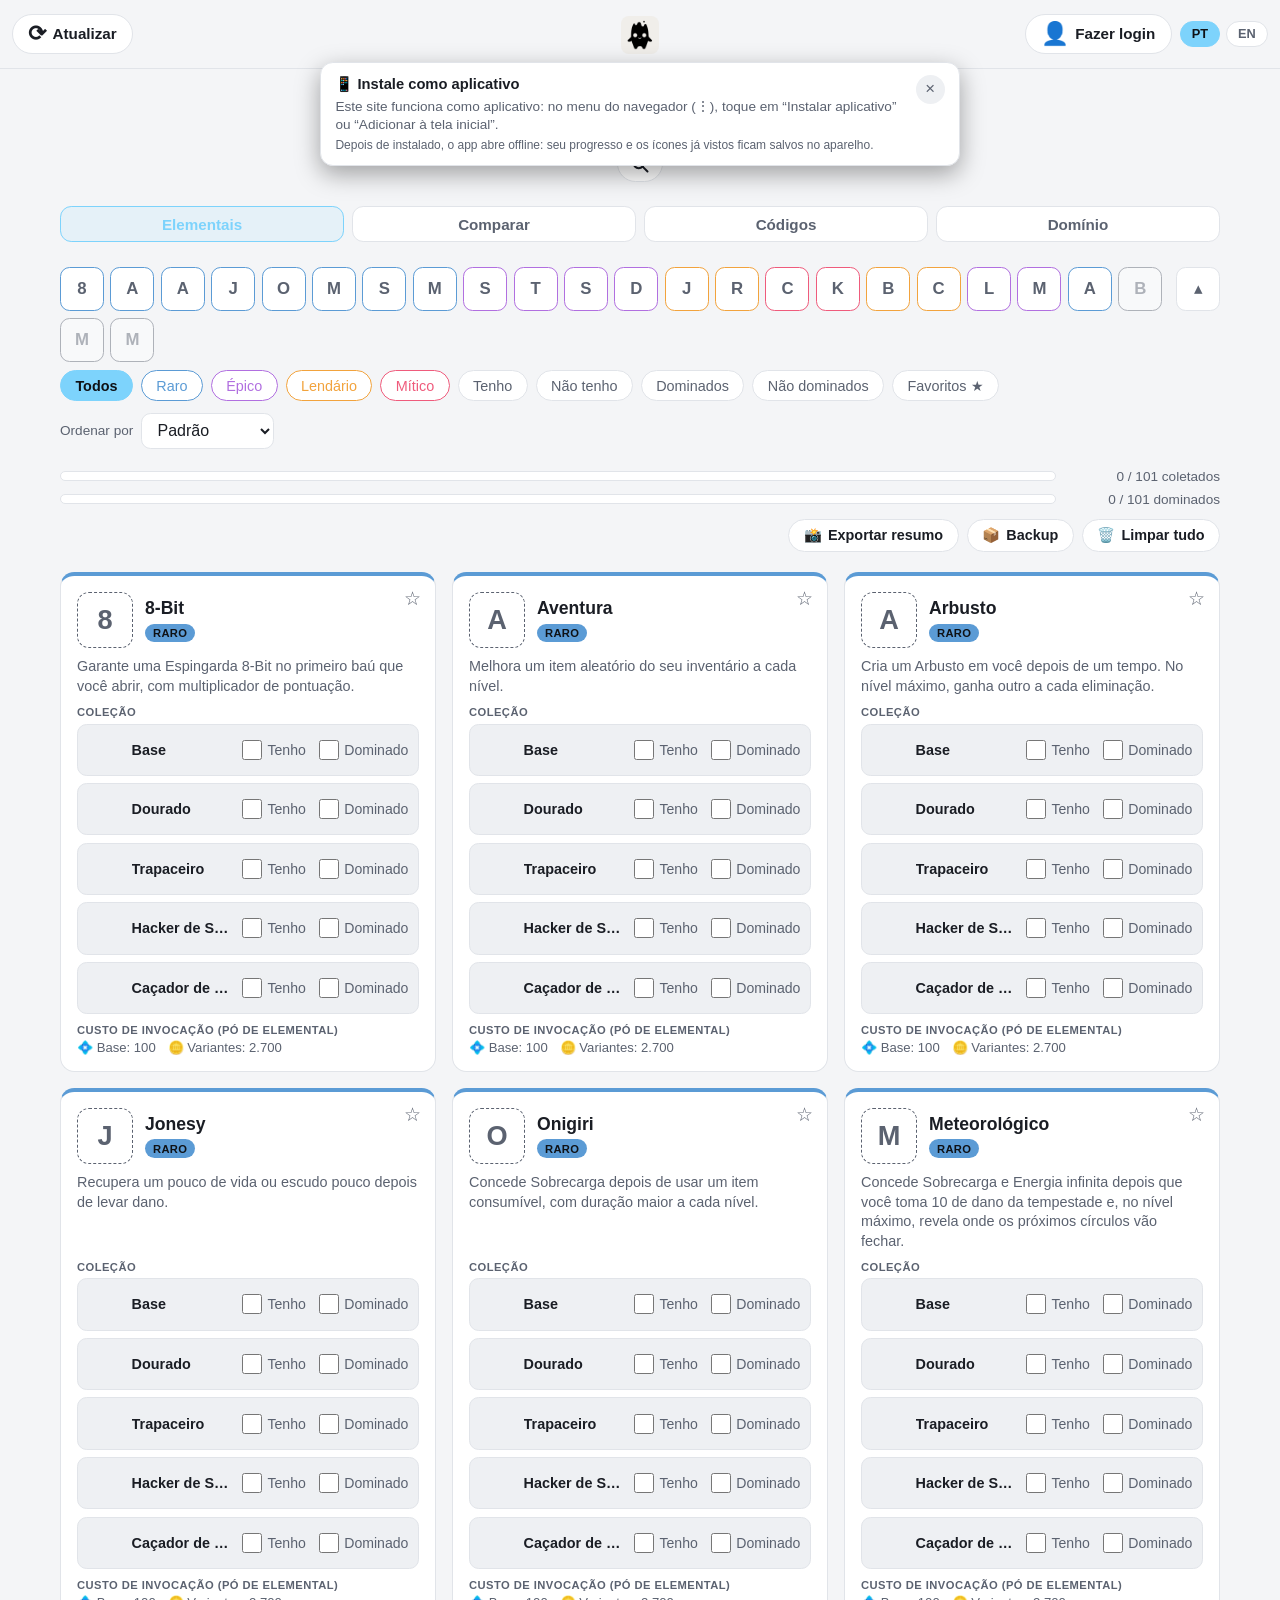
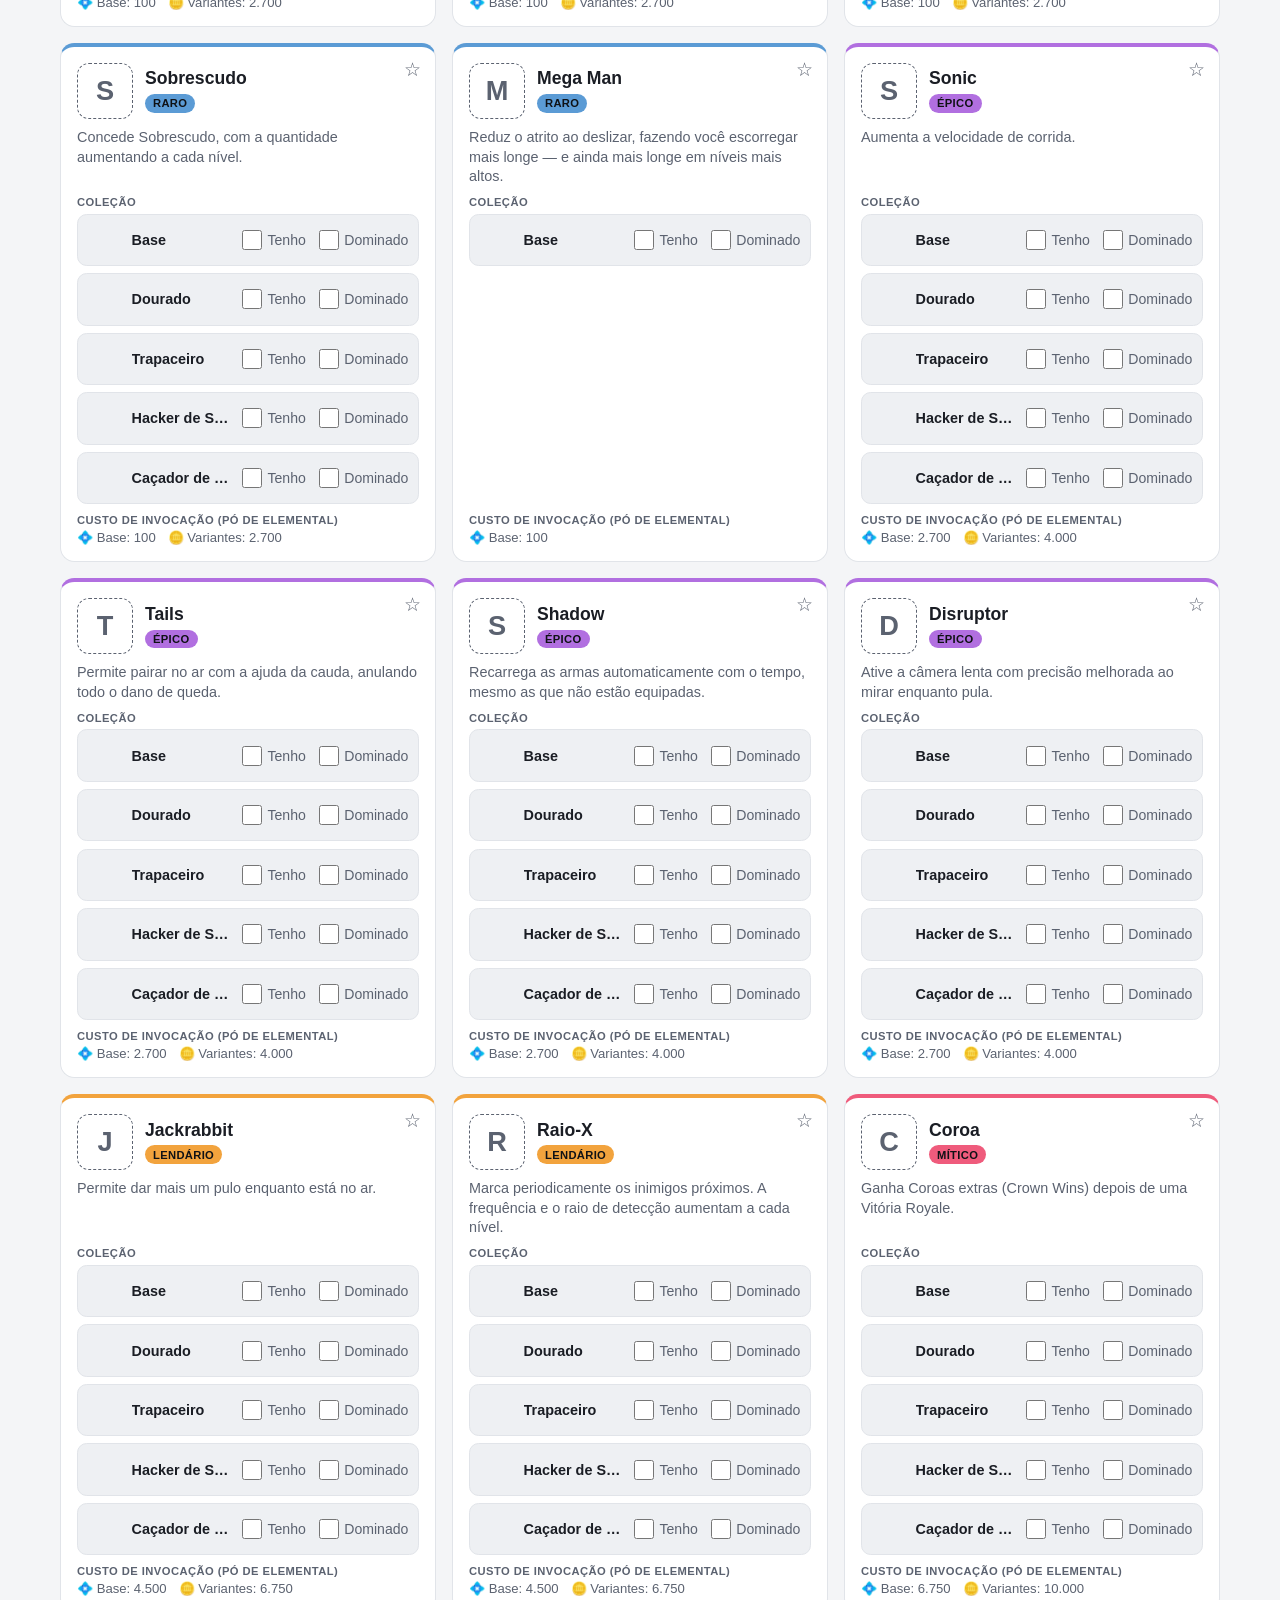
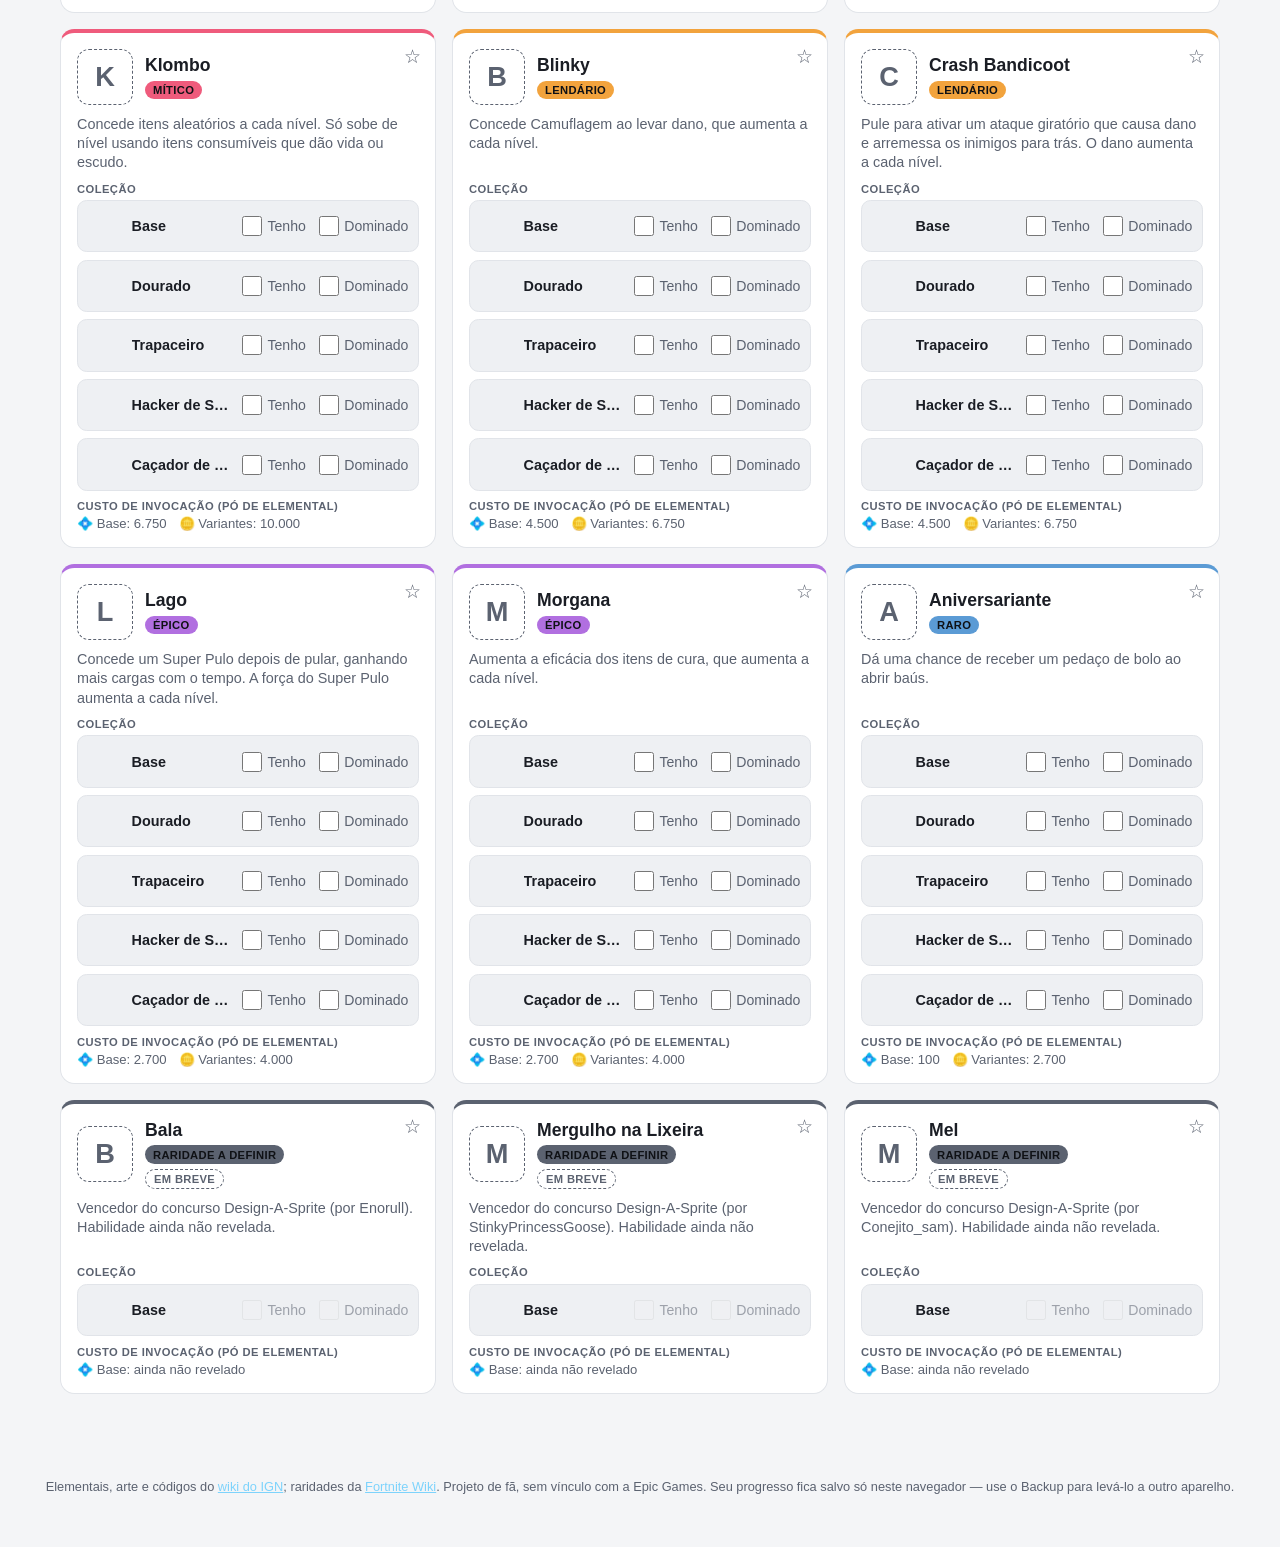
==== staging/index.html @ 9fb13550 "Deploy staging preview (454050ec3efe9a0204b593de90ecc9602e0ffcb5)" ====
<!DOCTYPE html>
<html lang="pt-BR">
<head>
  <meta charset="UTF-8" />
  <meta name="viewport" content="width=device-width, initial-scale=1.0, viewport-fit=cover" />
  <meta name="theme-color" content="#0f1115" id="theme-color-meta" />
  <!-- Aplica o tema salvo antes do CSS pintar a página, para não piscar o
       tema padrão ao abrir. A lista de temas válidos é THEMES, no app.js. -->
  <script>
    try {
      var savedTheme = localStorage.getItem("fortnite-sprites-theme");
      if (/^(dark|light|storm|legendary|mythic|jungle)$/.test(savedTheme)) {
        document.documentElement.setAttribute("data-theme", savedTheme);
      }
    } catch (e) {}
  </script>
  <title>Fortnite Sprites Locker</title>
  <link rel="stylesheet" href="styles.css" />
  <link rel="manifest" href="manifest.webmanifest" />
  <link rel="icon" type="image/png" href="icon-192.png" />
  <link rel="apple-touch-icon" href="icon-apple.png" />
  <meta name="apple-mobile-web-app-capable" content="yes" />
  <meta name="apple-mobile-web-app-status-bar-style" content="black-translucent" />
  <meta name="apple-mobile-web-app-title" content="Sprites Locker" />
</head>
<body>
  <div class="install-toast" id="install-box" hidden>
    <div class="install-toast-text">
      <strong id="install-title"></strong>
      <span id="install-text"></span>
      <span class="install-offline" id="install-offline"></span>
    </div>
    <button class="install-btn" id="install-btn" type="button" hidden></button>
    <button class="modal-close-x" id="install-close" type="button" aria-label="×">×</button>
  </div>

  <div class="welcome-toast" id="welcome-toast">
    <span id="welcome-toast-text"></span>
  </div>

  <!-- Aviso com "Desfazer" depois de marcar/desmarcar ou limpar a coleção.
       Mesmo esquema do welcome-toast: sempre no DOM, alterna só .visible. -->
  <div class="undo-toast" id="undo-toast" role="status">
    <span id="undo-toast-text"></span>
    <button class="undo-btn" id="undo-btn" type="button"></button>
  </div>

  <div class="app-header">
    <div class="app-header-row">
      <!-- O rótulo já vem preenchido para não depender do JavaScript. -->
      <button class="refresh-btn" id="refresh-btn" type="button" title="Atualizar">
        <span aria-hidden="true">⟳</span><span id="refresh-label">Atualizar</span>
      </button>
      <img class="header-icon" src="icon-192.png" alt="Fortnite Sprites Locker"
           width="38" height="38" />
      <div class="header-right">
        <button class="refresh-btn account-btn" id="account-btn" type="button" title="Conta">
          <span class="account-icon" id="account-icon" aria-hidden="true">👤</span><span id="account-label">Fazer login</span>
        </button>
        <div class="lang-switch" id="lang-switch">
          <button class="lang-btn" data-lang="pt">PT</button>
          <button class="lang-btn" data-lang="en">EN</button>
        </div>
      </div>
    </div>
    <!-- Fica dentro do cabeçalho fixo, então acompanha a rolagem. -->
    <div class="search-bar" id="search-bar" hidden>
      <input class="sprite-search" id="sprite-search" type="search"
             autocomplete="off" enterkeyhint="search" />
    </div>
  </div>

  <header class="topbar">
    <h1 id="app-title"></h1>
    <p class="subtitle" id="app-subtitle"></p>
    <!-- Só aparece logado (cloud-sync.js) — atalho pro código de amigo sem
         precisar abrir o modal de Comparar. -->
    <div class="topbar-tools">
      <div class="friend-code-banner" id="friend-code-banner" hidden>
        <span id="friend-code-banner-label"></span>
        <strong id="friend-code-banner-value"></strong>
        <button class="export-copy" id="friend-code-banner-copy" type="button"></button>
      </div>
      <!-- Abre/fecha a barra de busca de Sprites (fica no cabeçalho fixo). -->
      <button class="refresh-btn search-btn" id="search-btn" type="button"
              aria-expanded="false" aria-controls="search-bar">
        <svg class="search-icon" aria-hidden="true" viewBox="0 0 24 24" width="20" height="20"
             fill="none" stroke="currentColor" stroke-width="2.4" stroke-linecap="round">
          <circle cx="10.5" cy="10.5" r="6.5" />
          <path d="M15.5 15.5 21 21" />
        </svg>
      </button>
    </div>
  </header>

  <main class="container">
    <!-- Alterna entre a coleção de Sprites e a lista de códigos do lobby. -->
    <div class="view-tabs" id="view-tabs" role="tablist">
      <button class="view-tab active" type="button" data-view="sprites" role="tab"></button>
      <button class="view-tab" type="button" data-view="friends" role="tab"></button>
      <button class="view-tab" type="button" data-view="codes" role="tab"></button>
      <button class="view-tab" type="button" data-view="mastery" role="tab"></button>
    </div>

    <div id="view-sprites">
    <!-- Menu de navegação rápida: um ícone por Elemental; clicar rola até o
         card. Fica grudado abaixo do cabeçalho enquanto a página rola.
         Recolhido é uma linha rolável; o botão expande em várias linhas. -->
    <nav class="sprite-nav" id="sprite-nav">
      <div class="sprite-nav-icons" id="sprite-nav-icons"></div>
      <button class="sprite-nav-toggle" id="sprite-nav-toggle" type="button">▾</button>
    </nav>

    <section class="controls">
      <div class="filter-tabs" id="filter-tabs">
        <button class="filter-tab active" data-rarity="all"></button>
        <button class="filter-tab" data-rarity="Rare"></button>
        <button class="filter-tab" data-rarity="Epic"></button>
        <button class="filter-tab" data-rarity="Legendary"></button>
        <button class="filter-tab" data-rarity="Mythic"></button>
        <button class="filter-tab" data-rarity="owned"></button>
        <button class="filter-tab" data-rarity="not-owned"></button>
        <button class="filter-tab" data-rarity="mastered"></button>
        <button class="filter-tab" data-rarity="not-mastered"></button>
        <button class="filter-tab" data-rarity="favorites"></button>
      </div>

      <div class="sort-row">
        <label class="sort-label" id="sort-label" for="sort-select"></label>
        <select class="sort-select" id="sort-select">
          <option value="default"></option>
          <option value="rarity"></option>
          <option value="alpha"></option>
        </select>
      </div>
    </section>

    <section class="progress">
      <div class="progress-row">
        <div class="progress-bar" id="progress-bar-owned"></div>
        <span class="progress-label" id="progress-label-owned"></span>
      </div>
      <div class="progress-row">
        <div class="progress-bar" id="progress-bar-mastered"></div>
        <span class="progress-label" id="progress-label-mastered"></span>
      </div>
      <div class="progress-actions">
        <!-- Baixa um PNG com o resumo da coleção (tenho/dominado). -->
        <button class="export-btn" id="export-btn" type="button">
          <span aria-hidden="true">📸</span><span id="export-label"></span>
        </button>
        <!-- Backup completo da coleção, para levar de um aparelho a outro. -->
        <button class="export-btn" id="backup-btn" type="button">
          <span aria-hidden="true">📦</span><span id="backup-label"></span>
        </button>
        <!-- Zera tenho/dominado/favoritos de todos os Sprites de uma vez. -->
        <button class="export-btn" id="clear-btn" type="button">
          <span aria-hidden="true">🗑️</span><span id="clear-label"></span>
        </button>
      </div>

      <!-- Confirmação inline antes de apagar tudo (mesmo padrão do "Remover
           amigo" do cloud-sync.js: sem modal, um segundo clique confirma). -->
      <div class="backup-confirm" id="clear-confirm" hidden>
        <p id="clear-confirm-text"></p>
        <div class="backup-confirm-actions">
          <button class="export-copy backup-danger" id="clear-confirm-btn" type="button"></button>
          <button class="export-close" id="clear-cancel-btn" type="button"></button>
        </div>
      </div>
    </section>

    <section id="elemental-grid" class="elemental-grid"></section>

    <p id="empty-state" class="empty-state" hidden></p>
    </div>

    <!-- Aba "Comparar": link/código de sempre (sem conta) e a
         seção de amigos via conta (cloud-sync.js, opcional). -->
    <div id="view-friends" hidden>
      <!-- Caminho de antes de existir conta: gerar/colar um link continua
           funcionando, mas fica fechado por padrão — secundário agora que dá
           pra comparar direto pela conta (seção de Amigos, mais abaixo). -->
      <div class="accordion">
        <button class="accordion-toggle" id="share-link-toggle" type="button"
                aria-expanded="false" aria-controls="share-link-panel"></button>
        <div class="accordion-panel" id="share-link-panel" hidden>
          <div class="share-section">
            <label class="share-field-label" id="share-link-label" for="share-link-input"></label>
            <div class="share-field-row">
              <input class="share-input" id="share-link-input" type="text" readonly />
              <button class="export-copy" id="share-copy-btn" type="button"></button>
            </div>
          </div>
          <div class="share-section">
            <label class="share-field-label" id="share-paste-label" for="share-paste-input"></label>
            <div class="share-field-row">
              <input class="share-input" id="share-paste-input" type="text" />
              <button class="export-copy" id="share-paste-btn" type="button"></button>
            </div>
            <p class="share-error" id="share-paste-error" hidden></p>
          </div>
        </div>
      </div>

      <!-- Comparação ao vivo com amigos, via conta (cloud-sync.js). Fica
           escondido até o cloud-sync.js confirmar que há uma sessão ativa. -->
      <div class="share-section" id="friends-section" hidden>
        <h3 id="friends-section-title"></h3>
        <p class="share-field-label" id="friends-intro"></p>

        <label class="share-field-label" id="friend-add-label" for="friend-add-input"></label>
        <div class="share-field-row">
          <input class="share-input" id="friend-add-input" type="text" />
          <button class="export-copy" id="friend-add-btn" type="button"></button>
        </div>
        <p class="share-error" id="friend-add-error" hidden></p>

        <h4 id="friend-list-title"></h4>
        <ul class="friend-list" id="friend-list"></ul>
        <p class="friend-list-loading" id="friend-list-loading" hidden>
          <span class="spinner" aria-hidden="true"></span>
          <span id="friend-list-loading-text"></span>
        </p>
        <p class="compare-list-empty" id="friend-list-empty" hidden></p>
      </div>
      <p class="share-field-label" id="friends-signed-out-hint" hidden></p>
    </div>

    <!-- Aba dos códigos do Painel de Admin: marcar os já resgatados. -->
    <div id="view-codes" hidden>
      <p class="codes-intro" id="codes-intro"></p>
      <div class="progress-row">
        <div class="progress-bar" id="codes-progress-bar"></div>
        <span class="progress-label" id="codes-progress-label"></span>
      </div>
      <!-- Código novo costuma circular no jogo antes de o IGN publicar, e a
           ação diária só lê o IGN. Este formulário é a ponte: o código entra
           na lista deste aparelho na hora, e a entrada oficial toma o lugar
           dele quando o robô finalmente trouxer o código. -->
      <div class="accordion">
        <button class="accordion-toggle" id="codes-add-toggle" type="button"
                aria-expanded="false" aria-controls="codes-add-form"></button>
        <form class="accordion-panel" id="codes-add-form" hidden>
          <div class="codes-add-field">
            <label class="share-field-label" id="codes-add-code-label"
                   for="codes-add-code"></label>
            <input class="share-input" id="codes-add-code" type="text"
                   maxlength="32" autocomplete="off" autocapitalize="off"
                   autocorrect="off" spellcheck="false" />
          </div>
          <div class="codes-add-field">
            <label class="share-field-label" id="codes-add-reward-label"
                   for="codes-add-reward"></label>
            <input class="share-input" id="codes-add-reward" type="text"
                   maxlength="80" autocomplete="off" />
          </div>
          <p class="share-error" id="codes-add-error" hidden></p>
          <div class="codes-add-actions">
            <button class="export-copy" id="codes-add-submit" type="submit"></button>
          </div>
        </form>
      </div>

      <table class="codes-table">
        <thead>
          <tr>
            <th id="codes-th-done"></th>
            <th id="codes-th-code"></th>
            <th id="codes-th-reward"></th>
          </tr>
        </thead>
        <tbody id="codes-body"></tbody>
      </table>
      <p class="codes-source" id="codes-source"></p>
    </div>

    <!-- Aba de recompensas de Domínio: desbloqueiam sozinhas pela contagem
         total de Sprites Dominados — nada para marcar à mão. -->
    <div id="view-mastery" hidden>
      <p class="codes-intro" id="mastery-intro"></p>
      <div class="progress-row">
        <div class="progress-bar" id="mastery-progress-bar"></div>
        <span class="progress-label" id="mastery-progress-label"></span>
      </div>
      <p class="codes-intro" id="mastery-next" hidden></p>

      <table class="codes-table">
        <thead>
          <tr>
            <th id="mastery-th-done"></th>
            <th id="mastery-th-level"></th>
            <th id="mastery-th-reward"></th>
          </tr>
        </thead>
        <tbody id="mastery-body"></tbody>
      </table>
      <p class="codes-source" id="mastery-source"></p>
    </div>
  </main>

  <footer class="footer">
    <p id="app-footer"></p>
  </footer>

  <button class="back-to-top" id="back-to-top" type="button" hidden>
    <span aria-hidden="true">↑</span>
  </button>

  <!-- Visualizador do resumo exportado: mostra a imagem gerada com opção
       de baixar, em vez de disparar o download direto. -->
  <div class="export-overlay" id="export-overlay" hidden>
    <div class="export-box">
      <img id="export-img" alt="" />
      <div class="export-actions">
        <button class="export-copy" id="export-copy" type="button"></button>
        <button class="export-copy" id="export-share" type="button"></button>
        <a class="export-download" id="export-download"></a>
        <button class="export-close" id="export-close" type="button"></button>
      </div>
    </div>
  </div>

  <!-- Backup: exporta a coleção inteira deste aparelho (incluindo favoritos,
       que o link de comparação não leva) e importa a de outro. -->
  <div class="export-overlay" id="backup-overlay" hidden>
    <div class="export-box share-box">
      <p class="backup-intro" id="backup-intro"></p>

      <div class="share-section">
        <label class="share-field-label" id="backup-export-label" for="backup-code-input"></label>
        <div class="share-field-row">
          <input class="share-input" id="backup-code-input" type="text" readonly />
          <button class="export-copy" id="backup-copy-btn" type="button"></button>
        </div>
        <a class="export-download" id="backup-download"></a>
      </div>

      <div class="share-section">
        <label class="share-field-label" id="backup-import-label" for="backup-paste-input"></label>
        <div class="share-field-row">
          <input class="share-input" id="backup-paste-input" type="text" />
          <button class="export-copy" id="backup-import-btn" type="button"></button>
        </div>
        <!-- Alternativa ao copiar/colar: o arquivo baixado acima. -->
        <label class="backup-file">
          <input type="file" id="backup-file-input" accept="application/json,.json,.txt" />
          <span id="backup-file-label"></span>
        </label>
        <p class="share-error" id="backup-error" hidden></p>
      </div>

      <!-- Importar sobrescreve dados: confirma antes, mostrando os números. -->
      <div class="backup-confirm" id="backup-confirm" hidden>
        <p id="backup-confirm-text"></p>
        <div class="backup-confirm-actions">
          <button class="export-copy" id="backup-merge-btn" type="button"></button>
          <button class="export-copy backup-danger" id="backup-replace-btn" type="button"></button>
          <button class="export-close" id="backup-cancel-btn" type="button"></button>
        </div>
      </div>

      <p class="backup-done" id="backup-done" hidden></p>

      <div class="export-actions">
        <button class="export-close" id="backup-close" type="button"></button>
      </div>
    </div>
  </div>

  <!-- Comparação somente-leitura contra a coleção decodificada de um link. -->
  <div class="export-overlay" id="compare-overlay" hidden>
    <div class="export-box compare-box">
      <div class="compare-header">
        <div class="compare-title-row">
          <!-- Imagem de perfil do amigo (comparação pela conta). -->
          <span class="profile-avatar profile-avatar-sm" id="compare-avatar" hidden></span>
          <h2 id="compare-title"></h2>
        </div>
        <button class="export-close" id="compare-close" type="button"></button>
      </div>
      <div class="compare-stats" id="compare-stats"></div>
      <!-- Amigo-exclusivo primeiro, o seu-exclusivo abaixo (nessa ordem). -->
      <div class="compare-lists">
        <div class="compare-list-col" id="compare-only-them"></div>
        <div class="compare-list-col" id="compare-only-you"></div>
      </div>
    </div>
  </div>

  <!-- Conta (opcional): login/senha para sincronizar a coleção entre
       aparelhos via Firebase. Sem cloud-sync.js configurado, mostra só o
       painel "não configurado" — o resto do app funciona igual, sem conta. -->
  <div class="export-overlay" id="account-overlay" hidden>
    <div class="export-box share-box">
      <div class="compare-header">
        <h2 id="account-title"></h2>
        <button class="modal-close-x" id="account-close" type="button" aria-label="×">×</button>
      </div>

      <!-- Visível por padrão, antes mesmo de o cloud-sync.js carregar (o SDK
           do Firebase vem de um CDN — pode levar um instante) — sem isto,
           abrir o modal nesse meio-tempo mostrava o formulário de login cru,
           sem as abas Login/Cadastro (só apareciam depois) e sem o listener
           de submit ainda registrado. -->
      <div class="modal-loading" id="account-loading">
        <span class="spinner" aria-hidden="true"></span>
        <span id="account-loading-text"></span>
      </div>

      <p class="backup-intro" id="account-unconfigured-text" hidden></p>

      <div class="view-tabs" id="account-mode-tabs" hidden>
        <button class="view-tab active" type="button" id="account-tab-login"></button>
        <button class="view-tab" type="button" id="account-tab-signup"></button>
      </div>

      <form id="account-login-form" class="share-section" hidden>
        <label class="share-field-label" id="account-login-email-label" for="account-login-email-input"></label>
        <input class="share-input" id="account-login-email-input" type="email" autocomplete="email" required />

        <label class="share-field-label" id="account-login-password-label" for="account-login-password-input"></label>
        <input class="share-input" id="account-login-password-input" type="password" autocomplete="current-password" required minlength="6" />

        <div class="export-actions">
          <button class="export-copy" id="account-login-submit" type="submit"></button>
        </div>
        <div class="export-actions actions-start">
          <button class="export-close" id="account-forgot-link" type="button"></button>
        </div>
      </form>

      <form id="account-signup-form" class="share-section" hidden>
        <label class="share-field-label" id="account-signup-email-label" for="account-signup-email-input"></label>
        <input class="share-input" id="account-signup-email-input" type="email" autocomplete="email" required />

        <label class="share-field-label" id="account-signup-username-label" for="account-signup-username-input"></label>
        <input class="share-input" id="account-signup-username-input" type="text" maxlength="15" autocomplete="nickname" required />

        <label class="share-field-label" id="account-signup-password-label" for="account-signup-password-input"></label>
        <input class="share-input" id="account-signup-password-input" type="password" autocomplete="new-password" required minlength="6" />
        <p class="share-field-label" id="account-password-hint" hidden></p>

        <div class="export-actions">
          <button class="export-copy" id="account-signup-submit" type="submit"></button>
        </div>
      </form>

      <p class="share-error" id="account-auth-error" hidden></p>

      <div class="share-section" id="account-signed-in" hidden>
        <!-- Imagem de perfil: um Sprite escolhido na grade abaixo (sem upload).
             Fica salva em users/{uid}.avatar (ver cloud-sync.js). -->
        <div class="profile-head">
          <span class="profile-avatar" id="account-avatar" aria-hidden="true">👤</span>
          <div class="profile-head-text">
            <!-- Definido só na criação da conta, nunca editável depois (ver
                 cloud-sync.js) — por isso é texto simples, não um campo. -->
            <p id="account-username-display"></p>
            <p id="account-signed-in-email"></p>
            <button class="export-close" id="account-avatar-change" type="button"
                    aria-expanded="false" aria-controls="account-avatar-picker"></button>
          </div>
        </div>
        <div class="avatar-picker" id="account-avatar-picker" hidden></div>
        <p class="share-error" id="account-avatar-error" hidden></p>
        <p class="backup-done" id="account-sync-status"></p>

        <label class="share-field-label" id="account-friend-code-label" for="account-friend-code-input"></label>
        <div class="share-field-row">
          <input class="share-input" id="account-friend-code-input" type="text" readonly />
          <button class="export-copy" id="account-friend-code-copy-btn" type="button"></button>
        </div>

        <div class="export-actions">
          <button class="export-copy" id="account-resync-btn" type="button"></button>
          <button class="export-copy backup-danger" id="account-logout-btn" type="button"></button>
        </div>
      </div>

      <!-- Aparência: vale com ou sem conta (o tema é deste aparelho). -->
      <div class="share-section theme-section">
        <span class="share-field-label" id="theme-title"></span>
        <div class="theme-picker" id="theme-picker" role="radiogroup"></div>
      </div>
    </div>
  </div>

  <script src="data/cheat-codes.js"></script>
  <script src="data/cheat-codes-auto.js"></script>
  <script src="data/mastery-rewards.js"></script>
  <script src="data/elementals.js"></script>
  <script src="data/elementals-auto.js"></script>
  <script src="icons.js"></script>
  <script src="app.js"></script>
  <script src="firebase-config.js"></script>
  <script type="module" src="cloud-sync.js"></script>
</body>
</html>
---- staging/styles.css ----
:root {
  color-scheme: light dark;
  --bg: #0f1115;
  --surface: #1a1d24;
  --surface-hover: #22262f;
  --text: #f2f3f5;
  --muted: #9aa1ac;
  --accent: #7dd3fc;
  --border: #2b2f38;

  --rare: #5b9bd5;
  --epic: #b16fe0;
  --legendary: #f2a33d;
  --mythic: #ef5b7c;
}

/* Sem tema escolhido (ou "Automático"), segue o claro/escuro do sistema. */
@media (prefers-color-scheme: light) {
  :root:not([data-theme]) {
    --bg: #f4f5f7;
    --surface: #ffffff;
    --surface-hover: #eef0f3;
    --text: #1a1d24;
    --muted: #5b6270;
    --border: #e1e4e9;
  }
}

/* Temas prontos (escolhidos em "Aparência", no modal de conta). Só mexem
   no fundo, nas superfícies e no destaque — as cores de raridade nunca
   mudam, porque têm significado. Todo destaque é claro o bastante para o
   texto escuro (#0f1115) que vai por cima dele. A lista de temas (nomes e
   cores das bolinhas) fica em THEMES, no app.js. */
:root[data-theme="dark"] {
  color-scheme: dark;
}

:root[data-theme="light"] {
  color-scheme: light;
  --bg: #f4f5f7;
  --surface: #ffffff;
  --surface-hover: #eef0f3;
  --text: #1a1d24;
  --muted: #5b6270;
  --border: #e1e4e9;
}

:root[data-theme="storm"] {
  color-scheme: dark;
  --bg: #140f24;
  --surface: #1e1733;
  --surface-hover: #281f42;
  --text: #f1edfa;
  --muted: #a79cc2;
  --border: #33294f;
  --accent: #c79af0;
}

:root[data-theme="legendary"] {
  color-scheme: dark;
  --bg: #17120b;
  --surface: #221a10;
  --surface-hover: #2d2316;
  --text: #f8f1e6;
  --muted: #b5a489;
  --border: #3a2e1d;
  --accent: #f2a33d;
}

:root[data-theme="mythic"] {
  color-scheme: dark;
  --bg: #1a0e13;
  --surface: #26141c;
  --surface-hover: #321b25;
  --text: #fbeef2;
  --muted: #bb9aa6;
  --border: #422532;
  --accent: #f47a95;
}

:root[data-theme="jungle"] {
  color-scheme: dark;
  --bg: #0d1612;
  --surface: #14211b;
  --surface-hover: #1b2c24;
  --text: #eaf6ef;
  --muted: #93aca0;
  --border: #253a30;
  --accent: #5fd49a;
}

* {
  box-sizing: border-box;
}

body {
  margin: 0;
  font-family: -apple-system, BlinkMacSystemFont, "Segoe UI", Roboto, sans-serif;
  background: var(--bg);
  color: var(--text);
  /* Tira o gesto de dar dois toques rápidos pra dar zoom (e o atraso de
     ~300ms no toque que vem junto dele) — clicar rápido demais em qualquer
     lugar não deveria mexer no zoom da página. "manipulation" preserva o
     pinça-pra-zoom (pinch-to-zoom): acessibilidade continua funcionando,
     só o toque-duplo-sem-querer some. */
  touch-action: manipulation;
}

/* Botões e campos de formulário não herdam a fonte da página por padrão —
   cada navegador usa a fonte nativa do sistema pra eles, então sem isso
   cada um mostra diferente. */
button,
input,
select,
textarea {
  font-family: inherit;
}

/* Cabeçalho fixo e opaco, igual na web e no app instalado. O padding aqui
   é só a área segura (notch/Dynamic Island/barra de status no iOS, inclusive
   nas laterais em paisagem) — nenhum espaçamento visual. Separado da linha
   de conteúdo (.app-header-row) de propósito: tentar embutir os dois num
   `calc()` só (como era antes) deixava o ícone e os botões posicionados a
   partir do meio da área segura em vez de abaixo dela, cortando o cabeçalho
   e desalinhando o toque nos botões no iOS. */
.app-header {
  position: fixed;
  top: 0;
  left: 0;
  right: 0;
  z-index: 60;
  padding: env(safe-area-inset-top, 0px) env(safe-area-inset-right, 0px) 0
    env(safe-area-inset-left, 0px);
  background: var(--bg);
  border-bottom: 1px solid var(--border);
}

/* Grid de 3 colunas (não flex + posicionamento absoluto, como era): a coluna
   do meio (auto) tem o tamanho exato do ícone e fica sempre 100% centralizada
   de verdade, porque as duas colunas 1fr ao redor são sempre iguais entre si
   — sem depender de calc/z-index, e sem correr o risco de um grupo de botões
   largo (conta + idioma) invadir e cobrir o ícone numa tela estreita, porque
   cada coluna tem seu próprio espaço reservado, nunca sobreposto. */
.app-header-row {
  display: grid;
  grid-template-columns: minmax(0, 1fr) auto minmax(0, 1fr);
  /* "end" (não "center"): o que corta é sempre a borda de cima (barra de
     status/notch, por cima do padding de área segura de .app-header) —
     grudar tudo na base do cabeçalho afasta ao máximo dessa borda. */
  align-items: end;
  gap: 0.5rem;
  padding: 0.85rem 0.75rem;
}

.app-header-row > .refresh-btn {
  justify-self: start;
}

.app-header-row > .header-right {
  justify-self: end;
}

.topbar {
  position: relative;
  text-align: center;
  /* Espaço para o conteúdo começar abaixo do cabeçalho fixo. */
  padding: calc(4.5rem + env(safe-area-inset-top, 0px) + var(--search-bar-h, 0px))
    1rem 1.5rem;
}

.topbar h1 {
  margin: 0;
  font-size: 2rem;
}

.subtitle {
  margin: 0.4rem 0 0;
  color: var(--muted);
}

/* Linha abaixo do subtítulo: código de amigo (só logado) + lupa da busca.
   Deslogado, a lupa fica sozinha e centralizada. */
.topbar-tools {
  display: flex;
  align-items: center;
  justify-content: center;
  gap: 0.5rem;
  margin-top: 0.75rem;
}

.friend-code-banner {
  display: flex;
  align-items: center;
  justify-content: center;
  gap: 0.5rem;
  width: fit-content;
  margin: 0;
  padding: 0.4rem 0.9rem;
  border-radius: 999px;
  border: 1px solid var(--border);
  background: var(--surface);
  font-size: 0.85rem;
  color: var(--muted);
}

/* `display: flex` acima venceria o `display: none` padrão do navegador pro
   atributo hidden (JS só alterna o atributo, nunca o display) — sem isto o
   balão ficava visível, vazio, mesmo deslogado. */
.friend-code-banner[hidden] {
  display: none;
}

.friend-code-banner strong {
  color: var(--text);
  font-family: ui-monospace, SFMono-Regular, Menlo, monospace;
}

/* Ícone do app: sua própria coluna no grid de .app-header-row (ver acima) —
   nunca precisa de position/z-index pra ficar centralizado ou por cima dos
   vizinhos, porque a coluna do meio nunca se sobrepõe às laterais. */
.header-icon {
  width: 2.4rem;
  height: 2.4rem;
  border-radius: 0.5rem;
  object-fit: cover;
}

/* .share-section define display:flex, o que por si só venceria o atributo
   "hidden" (regra padrão do navegador) nos três painéis do modal de conta,
   que alternam entre si trocando esse atributo. */
#account-overlay [hidden] {
  display: none !important;
}

.header-right {
  display: flex;
  align-items: center;
  gap: 0.5rem;
}

.lang-switch {
  display: flex;
  gap: 0.35rem;
}

.refresh-btn {
  display: inline-flex;
  align-items: center;
  gap: 0.4rem;
  padding: 0.5rem 0.95rem;
  border-radius: 999px;
  border: 1px solid var(--border);
  background: var(--surface);
  color: var(--text);
  font-size: 0.95rem;
  font-weight: 600;
  line-height: 1;
  cursor: pointer;
  transition: background 0.15s, color 0.15s;
}

.refresh-btn span[aria-hidden] {
  font-size: 1.4rem;
}

.refresh-btn:hover {
  background: var(--surface-hover);
}

.account-btn {
  position: relative;
}

/* Lupa: só ícone, redonda, ao lado do código de amigo. */
.search-btn {
  flex-shrink: 0;
  padding: 0.45rem 0.75rem;
}

/* O banner encolhe (o rótulo quebra linha) para a lupa ficar sempre ao lado. */
.topbar-tools .friend-code-banner {
  min-width: 0;
}

.search-icon {
  display: block;
}

.search-btn.active {
  border-color: var(--accent);
}

/* Barra de busca dentro do cabeçalho fixo. O [hidden] explícito é porque o
   display abaixo empataria com a regra padrão do navegador. */
.search-bar[hidden] {
  display: none;
}

.search-bar {
  display: flex;
  justify-content: center;
  padding: 0 0.75rem 0.75rem;
}

.sprite-search {
  width: 100%;
  max-width: 960px;
  padding: 0.55rem 0.9rem;
  border-radius: 0.6rem;
  border: 1px solid var(--border);
  background: var(--surface);
  color: var(--text);
  /* Abaixo de 16px o Safari do iOS dá zoom sozinho ao focar. */
  font-size: 1rem;
}

.sprite-search:focus {
  outline: 2px solid var(--accent);
  outline-offset: 1px;
}

/* Bolinha indicando que há uma conta conectada neste aparelho. */
.account-btn.signed-in::after {
  content: "";
  position: absolute;
  top: 0.3rem;
  right: 0.3rem;
  width: 0.5rem;
  height: 0.5rem;
  border-radius: 999px;
  background: var(--rare);
  border: 1px solid var(--bg);
}

.lang-btn {
  padding: 0.3rem 0.7rem;
  border-radius: 999px;
  border: 1px solid var(--border);
  background: var(--surface);
  color: var(--muted);
  cursor: pointer;
  font-size: 0.8rem;
  font-weight: 600;
  transition: background 0.15s, color 0.15s, border-color 0.15s;
}

.lang-btn:hover {
  background: var(--surface-hover);
}

.lang-btn.active {
  background: var(--accent);
  border-color: var(--accent);
  color: #0f1115;
}

.container {
  max-width: 960px;
  margin: 0 auto;
  padding: 0 1.25rem 3rem;
}

.controls {
  display: flex;
  flex-direction: column;
  gap: 0.75rem;
  margin-bottom: 1rem;
}

/* Menu de navegação rápida: ícones dos Elementais base; clicar rola até o
   card. Gruda logo abaixo do cabeçalho fixo e fica acessível durante a
   rolagem. Recolhido, os ícones formam uma linha única rolável na
   horizontal; o botão ▾ expande em várias linhas com todos visíveis. */
.sprite-nav {
  position: sticky;
  top: calc(3.5rem + env(safe-area-inset-top, 0px) + var(--search-bar-h, 0px));
  z-index: 50;
  display: flex;
  align-items: flex-start;
  gap: 0.4rem;
  padding: 0.55rem 0;
  background: var(--bg);
}

.sprite-nav-icons {
  flex: 1;
  min-width: 0;
  display: flex;
  flex-wrap: nowrap;
  overflow-x: auto;
  gap: 0.4rem;
  scrollbar-width: thin;
}

.sprite-nav.expanded .sprite-nav-icons {
  flex-wrap: wrap;
  overflow-x: visible;
}

.sprite-nav-toggle {
  flex-shrink: 0;
  width: 44px;
  height: 44px;
  border-radius: 0.6rem;
  border: 1px solid var(--border);
  background: var(--surface);
  color: var(--muted);
  font-size: 1.05rem;
  line-height: 1;
  cursor: pointer;
  transition: background 0.15s, color 0.15s;
}

.sprite-nav-toggle:hover {
  background: var(--surface-hover);
  color: var(--text);
}

.nav-icon {
  flex-shrink: 0;
  width: 44px;
  height: 44px;
  padding: 5px;
  border-radius: 0.6rem;
  border: 1px solid var(--rarity-color, var(--border));
  background: var(--surface);
  cursor: pointer;
  transition: transform 0.12s, background 0.15s, box-shadow 0.15s;
}

.nav-icon img,
.nav-icon svg {
  width: 100%;
  height: 100%;
  object-fit: contain;
  display: block;
}

.nav-icon:hover {
  background: var(--surface-hover);
  transform: translateY(-2px);
  box-shadow: 0 3px 10px rgba(0, 0, 0, 0.2);
}

.nav-icon.upcoming {
  opacity: 0.45;
}

/* Sprites "Em breve" não têm ícone SVG local: o fallback mostra a inicial
   do nome, tanto no menu de navegação quanto no ícone do card. */
.elemental-icon .nav-letter,
.nav-icon .nav-letter {
  display: flex;
  align-items: center;
  justify-content: center;
  width: 100%;
  height: 100%;
  font-size: 1.05rem;
  font-weight: 700;
  color: var(--muted);
}

.elemental-icon .nav-letter {
  font-size: 1.7rem;
  border: 1px dashed var(--muted);
  border-radius: 12px;
  box-sizing: border-box;
}

.filter-tabs {
  display: flex;
  flex-wrap: wrap;
  gap: 0.5rem;
}

.filter-tab {
  padding: 0.4rem 0.9rem;
  border-radius: 999px;
  border: 1px solid var(--border);
  background: var(--surface);
  color: var(--muted);
  cursor: pointer;
  font-size: 0.9rem;
  transition: background 0.15s, color 0.15s, border-color 0.15s;
}

.filter-tab:hover {
  background: var(--surface-hover);
}

.filter-tab.active {
  background: var(--accent);
  border-color: var(--accent);
  color: #0f1115;
  font-weight: 600;
}

/* Filtros de raridade na cor da raridade — servem também de legenda. */
.filter-tab[data-rarity="Rare"] {
  color: var(--rare);
  border-color: var(--rare);
}

.filter-tab[data-rarity="Epic"] {
  color: var(--epic);
  border-color: var(--epic);
}

.filter-tab[data-rarity="Legendary"] {
  color: var(--legendary);
  border-color: var(--legendary);
}

.filter-tab[data-rarity="Mythic"] {
  color: var(--mythic);
  border-color: var(--mythic);
}

.filter-tab.active[data-rarity="Rare"] {
  background: var(--rare);
  color: #0f1115;
}

.filter-tab.active[data-rarity="Epic"] {
  background: var(--epic);
  color: #0f1115;
}

.filter-tab.active[data-rarity="Legendary"] {
  background: var(--legendary);
  color: #0f1115;
}

.filter-tab.active[data-rarity="Mythic"] {
  background: var(--mythic);
  color: #0f1115;
}

.sort-row {
  display: flex;
  align-items: center;
  gap: 0.5rem;
  flex-wrap: wrap;
}

/* Botão de exportar o resumo da coleção como imagem,
   logo abaixo das barras de progresso, alinhado à direita. */
/* Exportar, Backup e Limpar tudo ficam lado a lado abaixo das barras. Em
   telas estreitas quebram para a linha de baixo em vez de transbordar. */
.progress-actions {
  display: flex;
  flex-wrap: wrap;
  justify-content: flex-end;
  gap: 0.5rem;
  margin-top: 0.25rem;
}

.export-btn {
  display: inline-flex;
  align-items: center;
  gap: 0.4rem;
  padding: 0.45rem 0.9rem;
  border-radius: 999px;
  border: 1px solid var(--border);
  background: var(--surface);
  color: var(--text);
  font-size: 0.9rem;
  font-weight: 600;
  cursor: pointer;
  transition: background 0.15s;
}

.export-btn:hover {
  background: var(--surface-hover);
}

/* No celular os três rótulos não cabem numa linha com o espaçamento padrão:
   aperta o botão em vez de deixar o Backup cair sozinho para a linha de
   baixo. Abaixo disto o wrap ainda vale como rede de segurança. */
@media (max-width: 480px) {
  .progress-actions .export-btn {
    gap: 0.3rem;
    padding: 0.45rem 0.55rem;
    font-size: 0.8rem;
  }
}

/* Visualizador da imagem exportada. */
.export-overlay[hidden] {
  display: none !important;
}

.export-overlay {
  position: fixed;
  inset: 0;
  z-index: 120;
  background: rgba(0, 0, 0, 0.72);
  display: flex;
  align-items: center;
  justify-content: center;
  /* Com o app instalado no iPhone a página vai até atrás do relógio/notch
     (viewport-fit=cover): sem a área segura, o topo da caixa (e o botão de
     fechar) ficava escondido lá. */
  padding: calc(1rem + env(safe-area-inset-top, 0px))
    calc(1rem + env(safe-area-inset-right, 0px))
    calc(1rem + env(safe-area-inset-bottom, 0px))
    calc(1rem + env(safe-area-inset-left, 0px));
}

/* Tamanho FIXO: a caixa não muda quando o rótulo dos botões muda
   (ex.: "Copiar" -> "Copiado! ✓"); a imagem se acomoda dentro dela. */
.export-box {
  background: var(--surface);
  border: 1px solid var(--border);
  border-radius: 0.9rem;
  padding: 0.9rem;
  width: min(680px, 94vw);
  height: min(88vh, 900px);
  display: flex;
  flex-direction: column;
  gap: 0.75rem;
}

.export-box img {
  display: block;
  max-width: 100%;
  min-height: 0;
  overflow: auto;
  border-radius: 0.5rem;
  /* A imagem é bem alta: rola dentro da caixa. */
  object-fit: contain;
  flex: 1;
}

.export-actions {
  display: flex;
  align-items: center;
  justify-content: flex-end;
  gap: 0.5rem;
}

.export-actions.actions-start {
  justify-content: flex-start;
}

.export-download {
  padding: 0.5rem 1rem;
  border-radius: 0.6rem;
  background: var(--accent);
  color: #0f1115;
  font-size: 0.9rem;
  font-weight: 700;
  text-decoration: none;
}

.export-copy {
  padding: 0.5rem 1rem;
  border-radius: 0.6rem;
  border: 1px solid var(--accent);
  background: transparent;
  color: var(--accent);
  font-size: 0.9rem;
  font-weight: 700;
  cursor: pointer;
  /* Largura estável entre "Copiar" e "Copiado! ✓". */
  min-width: 7rem;
  text-align: center;
}

.export-copy:hover {
  background: color-mix(in srgb, var(--accent) 12%, transparent);
}

.export-close {
  padding: 0.5rem 1rem;
  border-radius: 0.6rem;
  border: 1px solid var(--border);
  background: var(--surface-hover);
  color: var(--text);
  font-size: 0.9rem;
  font-weight: 600;
  cursor: pointer;
}

/* Modal de compartilhar/comparar: reaproveita .export-overlay/.export-box
   (mesmo visual do visualizador de PNG), só ajustando altura/rolagem. */
.share-box {
  height: auto;
  max-height: 88vh;
  overflow-y: auto;
}

.share-section {
  display: flex;
  flex-direction: column;
  gap: 0.4rem;
}

/* #friends-section é um .share-section que também alterna o atributo hidden
   via JS (cloud-sync.js) — sem isto, o display:flex acima venceria o hidden
   padrão do navegador e a seção de Amigos ficaria visível (vazia) mesmo
   deslogado. Mesmo problema já visto no account-overlay e no banner do
   código de amigo. */
#friends-section[hidden] {
  display: none;
}

.share-field-label {
  font-size: 0.85rem;
  color: var(--muted);
}

.share-field-row {
  display: flex;
  gap: 0.5rem;
}

.share-input {
  flex: 1;
  min-width: 0;
  padding: 0.55rem 0.7rem;
  border-radius: 0.6rem;
  border: 1px solid var(--border);
  background: var(--surface-hover);
  color: var(--text);
  /* Abaixo de 16px o Safari do iOS dá zoom sozinho ao focar o campo (login,
     senha, código, etc.) — não tem como desligar esse comportamento, só
     evitar o gatilho dele. */
  font-size: 1rem;
}

.share-error {
  margin: 0;
  color: var(--mythic);
  font-size: 0.85rem;
}

/* ---- Abas de visualização (Sprites / Códigos) ---- */

.view-tabs {
  display: flex;
  gap: 0.5rem;
  margin-bottom: 1rem;
}

.view-tab {
  flex: 1;
  padding: 0.55rem 1rem;
  border-radius: 0.7rem;
  border: 1px solid var(--border);
  background: var(--surface);
  color: var(--muted);
  font-size: 0.95rem;
  font-weight: 700;
  cursor: pointer;
  transition: background 0.15s, color 0.15s;
}

.view-tab:hover {
  background: var(--surface-hover);
}

.view-tab.active {
  border-color: var(--accent);
  color: var(--accent);
  background: color-mix(in srgb, var(--accent) 12%, transparent);
}

/* Aba "Comparar com amigos": mesmo conteúdo que antes vivia dentro de um
   modal (.export-box) — aqui sem casca de card, só o espaçamento vertical.
   O seletor :not([hidden]) evita repetir o problema já visto no
   account-overlay: um display explícito aqui bateria de frente com o
   atributo hidden (que também vira só CSS, e perde de especificidade). */
#view-friends:not([hidden]) {
  display: flex;
  flex-direction: column;
  gap: 0.75rem;
}

/* ---- Tabela dos códigos do Painel de Admin ---- */

.codes-intro {
  margin: 0 0 0.75rem;
  color: var(--muted);
  font-size: 0.9rem;
  line-height: 1.4;
}

.codes-table {
  width: 100%;
  margin-top: 0.75rem;
  border-collapse: collapse;
  font-size: 0.9rem;
}

.codes-table th {
  padding: 0.5rem 0.6rem;
  border-bottom: 1px solid var(--border);
  color: var(--muted);
  font-size: 0.78rem;
  font-weight: 700;
  text-transform: uppercase;
  letter-spacing: 0.03em;
  text-align: left;
}

.codes-table td {
  padding: 0.6rem;
  border-bottom: 1px solid var(--border);
  vertical-align: top;
}

.code-check-cell {
  width: 1%;
  white-space: nowrap;
}

.code-check {
  width: 1.15rem;
  height: 1.15rem;
  accent-color: var(--accent);
  cursor: pointer;
}

/* Resgatado fica discreto para o que falta saltar aos olhos. */
.code-row.done .code-text,
.code-row.done .code-reward {
  opacity: 0.5;
}

/* Recompensas de Domínio: o oposto dos códigos — aqui é o BLOQUEADO (ainda
   não atingiu o nível) que fica discreto; o desbloqueado é a conquista, por
   isso continua em destaque. */
.mastery-row.locked .code-reward {
  opacity: 0.5;
}

.mastery-check {
  display: inline-block;
  width: 1.15rem;
  text-align: center;
  color: var(--rare);
  font-weight: 700;
}

.code-cell {
  display: flex;
  align-items: center;
  flex-wrap: wrap;
  gap: 0.35rem;
}

.code-text {
  font-family: ui-monospace, SFMono-Regular, Menlo, monospace;
  font-size: 0.88rem;
  font-weight: 700;
  color: var(--text);
  /* Código é para digitar no jogo: dá para selecionar com um toque. */
  user-select: all;
}

.code-new {
  padding: 0.05rem 0.35rem;
  border-radius: 999px;
  background: var(--accent);
  color: #0f1115;
  font-size: 0.65rem;
  font-weight: 700;
  text-transform: uppercase;
}

/* Expirado: o IGN tirou da lista, então não adianta mais digitar. Fica
   visível (riscado) em vez de sumir, para não parecer que o app perdeu o
   código — e vai para o fim da tabela. */
.code-expired {
  padding: 0.05rem 0.35rem;
  border-radius: 999px;
  border: 1px solid var(--mythic);
  color: var(--mythic);
  font-size: 0.65rem;
  font-weight: 700;
  text-transform: uppercase;
  white-space: nowrap;
}

.code-row.expired .code-text {
  text-decoration: line-through;
}

.code-row.expired .code-text,
.code-row.expired .code-reward {
  opacity: 0.45;
}

.code-copy {
  border: none;
  background: none;
  color: var(--muted);
  font-size: 0.95rem;
  line-height: 1;
  padding: 0.15rem;
  cursor: pointer;
}

.code-copy:hover {
  color: var(--accent);
}

.code-reward {
  display: block;
}

.code-note {
  display: block;
  margin-top: 0.2rem;
  color: var(--muted);
  font-size: 0.8rem;
  line-height: 1.35;
}

/* No celular a coluna da recompensa é a que sofre: aperta o resto para ela
   caber sem empurrar a tabela para fora da tela. */
@media (max-width: 480px) {
  .codes-table {
    font-size: 0.82rem;
  }

  .codes-table th,
  .codes-table td {
    padding: 0.5rem 0.3rem;
  }

  .codes-table th {
    font-size: 0.68rem;
    letter-spacing: 0;
  }

  .code-text {
    font-size: 0.78rem;
  }

  /* O cabeçalho "Resgatei" é mais largo que a caixinha e roubava espaço da
     recompensa. Some visualmente, mas continua no DOM para leitores de tela
     (e cada caixinha tem aria-label). Um código NUNCA é quebrado no meio:
     ele é digitado no jogo, e quebrar convida a erro de digitação. */
  #codes-th-done {
    font-size: 0;
  }

  .code-check {
    width: 1rem;
    height: 1rem;
  }
}

/* ---- Accordion genérico (fechado por padrão, um botão revela o painel) ----
   Usado por "Adicionar código à mão" (Códigos) e "Comparar por link"
   (Comparar com amigos). */

/* Ex.: entre a barra de progresso e a tabela de Códigos — é ação ocasional,
   por isso nasce fechado, só o botão aparece. */
.accordion {
  margin: 0.9rem 0 0.25rem;
}

.accordion-toggle {
  padding: 0.35rem 0.7rem;
  border-radius: 0.6rem;
  border: 1px dashed var(--border);
  background: transparent;
  color: var(--muted);
  font-size: 0.82rem;
  font-weight: 600;
  cursor: pointer;
}

.accordion-toggle:hover {
  border-color: var(--accent);
  color: var(--accent);
}

.accordion-panel {
  display: flex;
  flex-direction: column;
  gap: 0.6rem;
  margin-top: 0.6rem;
  padding: 0.8rem;
  border: 1px solid var(--border);
  border-radius: 0.7rem;
  background: var(--surface);
}

/* `display: flex` na classe vence o `display: none` que o navegador dá ao
   [hidden]; sem isto o painel nasceria aberto. */
.accordion-panel[hidden] {
  display: none;
}

.codes-add-field {
  display: flex;
  flex-direction: column;
  gap: 0.3rem;
}

/* O código é para ser digitado no jogo depois: mesma cara da tabela. */
#codes-add-code {
  font-family: ui-monospace, SFMono-Regular, Menlo, monospace;
  font-weight: 700;
}

.codes-add-actions {
  display: flex;
  gap: 0.5rem;
}

/* Selo do que o usuário mesmo acrescentou — some quando o IGN publicar o
   código, então é discreto de propósito: não é novidade da fonte, é dele. */
.code-custom {
  padding: 0.05rem 0.35rem;
  border-radius: 999px;
  border: 1px solid var(--accent);
  color: var(--accent);
  font-size: 0.65rem;
  font-weight: 700;
  text-transform: uppercase;
  white-space: nowrap;
}

.code-remove {
  border: none;
  background: none;
  color: var(--muted);
  font-size: 0.95rem;
  line-height: 1;
  padding: 0.15rem;
  cursor: pointer;
}

.code-remove:hover {
  color: var(--mythic);
}

.codes-source {
  margin: 0.9rem 0 0;
  color: var(--muted);
  font-size: 0.78rem;
  line-height: 1.4;
}

/* ---- Modal de backup ---- */

/* No modal de resumo o botão de baixar fica numa linha de ações; aqui ele
   é uma ação secundária dentro de uma coluna, então não estica. */
.share-section .export-download {
  align-self: flex-start;
  text-align: center;
}

.backup-intro {
  margin: 0;
  color: var(--muted);
  font-size: 0.85rem;
  line-height: 1.4;
}

/* O <input type="file"> nativo não dá para estilizar: fica escondido e o
   <label> ao redor é o que o usuário vê e clica. */
.backup-file {
  align-self: flex-start;
  font-size: 0.85rem;
  color: var(--muted);
  text-decoration: underline;
  text-underline-offset: 2px;
  cursor: pointer;
}

.backup-file input {
  position: absolute;
  width: 1px;
  height: 1px;
  opacity: 0;
  pointer-events: none;
}

.backup-confirm {
  display: flex;
  flex-direction: column;
  gap: 0.6rem;
  padding: 0.7rem;
  border-radius: 0.6rem;
  border: 1px solid var(--border);
  background: var(--surface-hover);
}

/* Sem isto, o display:flex acima vence o "display:none" que o atributo
   hidden aplicaria sozinho — some por acidente dentro do modal de backup
   (que já começa escondido), mas fica visível o tempo todo no "Limpar
   tudo" da coleção, que não tem outro elemento escondendo por cima. */
.backup-confirm[hidden] {
  display: none !important;
}

.backup-confirm p {
  margin: 0;
  font-size: 0.85rem;
  line-height: 1.4;
}

.backup-confirm-actions {
  display: flex;
  flex-wrap: wrap;
  gap: 0.5rem;
}

/* Substituir apaga o que está no aparelho — cor de alerta para não ser
   confundido com o botão de juntar, que é sempre seguro. */
.backup-danger {
  border-color: var(--mythic);
  color: var(--mythic);
}

.backup-done {
  margin: 0;
  color: var(--rare);
  font-size: 0.85rem;
}

.compare-box {
  height: auto;
  /* 100% da área útil do overlay (já sem a área segura), e não 88vh: no
     iOS o vh conta a tela inteira e a caixa passava da parte visível. */
  max-height: min(100%, 900px);
  overflow-y: auto;
}

/* Título e "Fechar" ficam grudados no topo da caixa enquanto a lista rola,
   pra dar pra fechar sem precisar voltar lá pra cima. As margens negativas
   cobrem o padding da caixa, pra nada da lista aparecer por cima. */
.compare-header {
  position: sticky;
  top: -0.9rem;
  z-index: 1;
  margin: -0.9rem -0.9rem 0;
  padding: 0.9rem 0.9rem 0.5rem;
  background: var(--surface);
  display: flex;
  align-items: center;
  justify-content: space-between;
  gap: 0.5rem;
}

.compare-header h2 {
  margin: 0;
  font-size: 1.2rem;
}

.compare-stats {
  display: flex;
  gap: 0.75rem;
  flex-wrap: wrap;
}

.compare-stat {
  flex: 1;
  min-width: 8rem;
  display: flex;
  flex-direction: column;
  gap: 0.15rem;
  padding: 0.6rem 0.8rem;
  border-radius: 0.6rem;
  border: 1px solid var(--border);
  background: var(--surface-hover);
}

.compare-stat-value {
  font-size: 2rem;
  font-weight: 700;
  line-height: 1.1;
  color: var(--stat-color, var(--text));
}

.compare-stat-value small {
  font-size: 0.9rem;
  font-weight: 600;
  color: var(--muted);
}

.compare-stat-label {
  font-size: 0.8rem;
  font-weight: 600;
  color: var(--muted);
}

/* Seções empilhadas (amigo-exclusivo primeiro): cada linha já é larga,
   com ícone, nome e chips, como na imagem de resumo. */
.compare-lists {
  display: flex;
  flex-direction: column;
  gap: 1rem;
}

.compare-list-col {
  min-width: 0;
  display: flex;
  flex-direction: column;
  gap: 0.5rem;
}

.compare-list-col h3 {
  margin: 0;
  padding-bottom: 0.35rem;
  border-bottom: 1px solid var(--border);
  font-size: 0.85rem;
  color: var(--muted);
}

.compare-row {
  display: flex;
  align-items: center;
  flex-wrap: wrap;
  gap: 0.4rem 0.6rem;
  min-width: 0;
}

/* Linha fininha entre um Sprite e outro, pra separar cada grupo (Sprite +
   seus chips). A primeira linha já fica logo abaixo da borda do título. */
.compare-row + .compare-row {
  border-top: 1px solid var(--border);
  padding-top: 0.5rem;
}

/* O modal reaproveita .export-box, cujo "img" estica (flex: 1) pra caber a
   imagem do resumo — aqui os ícones precisam ficar do tamanho fixo. */
.export-box .compare-row-img,
.export-box .compare-chip img {
  flex: 0 0 auto;
  display: inline-block;
  object-fit: contain;
}

.export-box .compare-row-img {
  width: 34px;
  height: 34px;
}

/* Nome nunca é cortado: se não couber na largura, quebra em duas linhas
   (ex.: "Crash Bandicoot"). */
.compare-row-name {
  width: 7.5rem;
  font-weight: 700;
  font-size: 0.95rem;
  line-height: 1.2;
  overflow-wrap: break-word;
}

.compare-chips {
  flex: 1;
  min-width: 12rem;
  display: flex;
  flex-wrap: wrap;
  gap: 0.3rem;
}

/* Chip preenchido na cor da raridade, com texto escuro, igual aos chips
   "tenho" da imagem de resumo. */
.compare-chip {
  display: inline-flex;
  align-items: center;
  gap: 0.3rem;
  padding: 0.2rem 0.55rem 0.2rem 0.25rem;
  border-radius: 0.45rem;
  background: var(--rarity-color, var(--accent));
  color: #0f1115;
  font-size: 0.78rem;
  font-weight: 600;
  white-space: nowrap;
}

.export-box .compare-chip img {
  width: 22px;
  height: 22px;
}

.compare-list-empty {
  margin: 0;
  font-size: 0.85rem;
  color: var(--muted);
}

/* Spinner genérico (giro simples via borda), reaproveitado em qualquer lugar
   que dependa de rede (SDK do Firebase, leituras do Firestore) e por isso
   pode demorar um instante — sem ele essas áreas ficavam em branco enquanto
   carregavam, parecendo travadas ou quebradas. */
.spinner {
  width: 1.1rem;
  height: 1.1rem;
  flex-shrink: 0;
  border: 2px solid var(--border);
  border-top-color: var(--accent);
  border-radius: 50%;
  animation: spin 0.7s linear infinite;
}

@keyframes spin {
  to {
    transform: rotate(360deg);
  }
}

/* Mesmo cuidado de sempre com hidden + display do author stylesheet: sem
   este [hidden], o display:flex abaixo bateria a regra padrão do navegador
   em empate de especificidade. */
.modal-loading[hidden],
.friend-list-loading[hidden] {
  display: none;
}

.modal-loading,
.friend-list-loading {
  display: flex;
  align-items: center;
  gap: 0.6rem;
  padding: 0.75rem 0;
  color: var(--muted);
  font-size: 0.85rem;
  margin: 0;
}

#friends-section-title {
  margin: 0;
  font-size: 1rem;
}

#friend-list-title {
  margin: 0.4rem 0 0;
  font-size: 0.85rem;
  color: var(--muted);
}

.friend-list {
  margin: 0;
  padding: 0;
  list-style: none;
  display: flex;
  flex-direction: column;
  gap: 0.4rem;
}

/* Grid (não flex) de propósito: a coluna do nome tem largura FIXA, igual em
   toda linha — sem isso, um nome mais comprido empurra o código/status/ações
   pra direita só naquela linha, desalinhando a lista inteira. 9.5rem cobre
   os até 15 caracteres do nome (limite do cadastro) com folga. */
.friend-row {
  display: grid;
  grid-template-columns: 9.5rem auto minmax(0, 1fr) auto;
  align-items: center;
  gap: 0.5rem;
  padding: 0.5rem 0.7rem;
  border-radius: 0.6rem;
  border: 1px solid var(--border);
  background: var(--surface-hover);
}

.friend-row-name {
  font-weight: 700;
  overflow: hidden;
  text-overflow: ellipsis;
  white-space: nowrap;
}

.friend-row-code {
  font-weight: 700;
  font-family: ui-monospace, SFMono-Regular, Menlo, monospace;
}

/* Com nome ao lado, o código vira só uma referência secundária. */
.friend-row-code-secondary {
  font-weight: 400;
  font-size: 0.8rem;
  color: var(--muted);
}

.friend-row-status {
  min-width: 0;
  font-size: 0.8rem;
  color: var(--muted);
}

.friend-row-actions {
  display: flex;
  align-items: center;
  gap: 0.4rem;
}

/* Ícone só (✕) em vez de texto, já vermelho de cara — mesma marca do
   "remover código" (.code-remove) da aba Códigos, mas sem esperar o hover
   pra avisar que é uma ação destrutiva. */
.friend-remove-btn {
  display: flex;
  align-items: center;
  justify-content: center;
  min-width: 2.2rem;
  min-height: 2.2rem;
  border: none;
  background: none;
  color: var(--mythic);
  font-size: 1.9rem;
  font-weight: 700;
  line-height: 1;
  padding: 0.25rem;
  cursor: pointer;
  opacity: 0.85;
}

.friend-remove-btn:hover {
  opacity: 1;
}

.sort-label {
  font-size: 0.85rem;
  color: var(--muted);
  white-space: nowrap;
}

.sort-select {
  padding: 0.45rem 0.7rem;
  border-radius: 0.6rem;
  border: 1px solid var(--border);
  background: var(--surface);
  color: var(--text);
  /* Mesmo motivo do .share-input: abaixo de 16px o Safari do iOS dá zoom
     sozinho ao focar (aqui, ao abrir o <select>). */
  font-size: 1rem;
  cursor: pointer;
}

.progress {
  display: flex;
  flex-direction: column;
  gap: 0.5rem;
  margin: 1.25rem 0;
}

.progress-row {
  display: flex;
  align-items: center;
  gap: 0.75rem;
}

.progress-bar {
  flex: 1;
  height: 0.6rem;
  border-radius: 999px;
  background: var(--surface);
  border: 1px solid var(--border);
  overflow: hidden;
  display: flex;
}

/* Fatias coloridas pela raridade (Raro → Mítico). */
.progress-seg {
  height: 100%;
  transition: width 0.25s ease;
}

.progress-label {
  white-space: nowrap;
  color: var(--muted);
  font-size: 0.85rem;
  min-width: 9.5rem;
  text-align: right;
}

.elemental-grid {
  display: grid;
  grid-template-columns: repeat(auto-fill, minmax(290px, 1fr));
  gap: 1rem;
}

.elemental-card {
  background: var(--surface);
  border: 1px solid var(--border);
  border-radius: 0.9rem;
  padding: 1rem;
  display: flex;
  flex-direction: column;
  gap: 0.6rem;
  position: relative;
  border-top: 4px solid var(--rarity-color, var(--border));
  transition: transform 0.15s, box-shadow 0.15s;
  /* O scroll do menu de navegação para abaixo do cabeçalho fixo e da
     própria barra de ícones grudada. --card-scroll-offset é calculado em
     JS a partir da altura real da barra (recolhida ou expandida). */
  scroll-margin-top: var(--card-scroll-offset, calc(7.6rem + env(safe-area-inset-top, 0px)));
}

/* Destaque temporário no card alvo da navegação rápida. */
@keyframes nav-flash {
  0%,
  60% {
    box-shadow: 0 0 0 3px var(--rarity-color, var(--accent));
  }
  100% {
    box-shadow: none;
  }
}

.elemental-card.nav-flash {
  animation: nav-flash 1.6s ease-out 1;
}

.elemental-card:hover {
  transform: translateY(-2px);
  box-shadow: 0 6px 18px rgba(0, 0, 0, 0.15);
}

.elemental-card.owned {
  outline: 2px solid var(--rarity-color, var(--accent));
}

/* Alinhamento entre cards da mesma linha.
   Cada card é uma coluna independente, e a descrição do Elemental tem de 1
   a 3 linhas: isso empurrava a lista de variantes para alturas diferentes,
   deixando "Base / Dourado / Trapaceiro" desalinhados entre os cards
   vizinhos. Com subgrid, os quatro blocos do card (cabeçalho, descrição,
   coleção e custos) passam a ocupar as MESMAS faixas da grade externa, de
   modo que cada bloco fica na mesma altura em todos os cards da linha —
   a faixa cresce até caber a maior descrição.
   O botão de favoritar não entra na conta: é `position: absolute`.
   Sem suporte a subgrid (navegador antigo), o flex acima continua valendo
   e o layout volta a ser o de antes, só desalinhado. */
@supports (grid-template-rows: subgrid) {
  .elemental-card {
    display: grid;
    grid-template-rows: subgrid;
    grid-row: span 4;
    /* Repete o gap do flex: o subgrid herdaria o da grade externa (1rem). */
    row-gap: 0.6rem;
  }

  /* No flex, o `margin-top: auto` era o que empurrava os custos para o
     rodapé do card. No subgrid a própria faixa já faz isso, e o auto passa
     a desalinhar: quem tem uma linha de custo a menos (Elementais sem
     variante) descia até o fim da faixa. */
  .elemental-card .costs-block {
    margin-top: 0;
  }
}

.card-head {
  display: flex;
  align-items: center;
  gap: 0.75rem;
}

.elemental-icon {
  width: 56px;
  height: 56px;
  flex-shrink: 0;
}

.elemental-icon svg,
.elemental-icon img {
  width: 100%;
  height: 100%;
  display: block;
  object-fit: contain;
}

.card-title {
  display: flex;
  flex-direction: column;
  align-items: flex-start;
  gap: 0.3rem;
  min-width: 0;
}

.elemental-name {
  margin: 0;
  font-size: 1.1rem;
}

.rarity-badge {
  font-size: 0.7rem;
  font-weight: 700;
  text-transform: uppercase;
  letter-spacing: 0.03em;
  padding: 0.2rem 0.5rem;
  border-radius: 999px;
  color: #0f1115;
  background: var(--rarity-color, var(--muted));
  white-space: nowrap;
}

.upcoming-badge {
  font-size: 0.7rem;
  font-weight: 700;
  text-transform: uppercase;
  letter-spacing: 0.03em;
  padding: 0.2rem 0.5rem;
  border-radius: 999px;
  color: var(--muted);
  border: 1px dashed var(--muted);
  white-space: nowrap;
}

.upcoming-badge + * .tile-check,
.sprite-tile .tile-check input:disabled {
  cursor: not-allowed;
  opacity: 0.55;
}

/* Deixa claro que o quadradinho inteiro está travado (Sprites "Em breve"),
   e não só a caixinha em si. */
.sprite-tile .tile-check:has(input:disabled) {
  cursor: not-allowed;
  opacity: 0.55;
}

.elemental-ability {
  margin: 0;
  color: var(--muted);
  font-size: 0.9rem;
  line-height: 1.35;
}

.variants {
  display: flex;
  flex-direction: column;
  gap: 0.35rem;
}

.variants-label {
  font-size: 0.7rem;
  font-weight: 700;
  text-transform: uppercase;
  letter-spacing: 0.04em;
  color: var(--muted);
}

.sprite-tiles {
  display: grid;
  grid-template-columns: 1fr;
  gap: 0.45rem;
}

/* Ícone à esquerda, nome no meio, checkboxes à direita.
   flex-wrap deixa os checkboxes caírem para a linha de baixo quando a
   coluna é estreita, em vez de vazarem para fora do card. */
.sprite-tile {
  border: 1px solid var(--border);
  border-radius: 0.6rem;
  background: var(--surface-hover);
  padding: 0.45rem 0.6rem;
  display: flex;
  flex-direction: row;
  flex-wrap: wrap;
  align-items: center;
  gap: 0.35rem 0.5rem;
  min-width: 0;
}

.sprite-tile.owned {
  border-color: var(--rarity-color, var(--accent));
  background: color-mix(in srgb, var(--rarity-color, var(--accent)) 12%, var(--surface-hover));
}

.sprite-tile.mastered {
  box-shadow: inset 0 0 0 1px var(--rarity-color, var(--accent));
}

.tile-img {
  width: 36px;
  height: 36px;
  object-fit: contain;
  display: block;
  flex-shrink: 0;
}

.tile-name {
  flex: 1;
  min-width: 0;
  font-size: 0.9rem;
  font-weight: 700;
  color: var(--text);
  white-space: nowrap;
  overflow: hidden;
  text-overflow: ellipsis;
}

.tile-checks {
  display: flex;
  flex-direction: row;
  align-items: center;
  gap: 0.8rem;
  flex-shrink: 0;
  margin-left: auto;
}

.tile-check {
  display: flex;
  align-items: center;
  gap: 0.35rem;
  font-size: 0.88rem;
  color: var(--muted);
  cursor: pointer;
  user-select: none;
  white-space: nowrap;
  padding: 0.2rem 0;
}

.tile-check input {
  width: 1.25rem;
  height: 1.25rem;
  margin: 0;
  accent-color: var(--rarity-color, var(--accent));
  cursor: pointer;
}

.costs-block {
  display: flex;
  flex-direction: column;
  gap: 0.25rem;
  /* Empurra os custos para o rodapé do card; a coleção fica alinhada
     ao topo mesmo quando o card estica (ex.: só o quadradinho Base). */
  margin-top: auto;
}

.elemental-costs {
  display: flex;
  gap: 0.75rem;
  font-size: 0.82rem;
  color: var(--muted);
}

.favorite-btn {
  position: absolute;
  top: 0.75rem;
  right: 0.75rem;
  background: none;
  border: none;
  font-size: 1.2rem;
  cursor: pointer;
  color: var(--muted);
  line-height: 1;
  padding: 0.1rem;
}

.favorite-btn.active {
  color: var(--legendary);
}

/* Toast de instalação fixado no topo da página, fechável pelo usuário. */
/* O display:flex abaixo venceria o atributo hidden sem esta regra. */
.install-toast[hidden] {
  display: none !important;
}

.install-toast {
  position: fixed;
  /* Abaixo do cabeçalho fixo. */
  top: calc(3.9rem + env(safe-area-inset-top, 0px));
  left: 50%;
  transform: translateX(-50%);
  z-index: 100;
  width: min(640px, calc(100vw - 1.5rem));
  display: flex;
  align-items: center;
  gap: 0.75rem;
  padding: 0.75rem 0.9rem;
  border: 1px solid var(--border);
  border-radius: 0.8rem;
  background: var(--surface);
  box-shadow: 0 8px 24px rgba(0, 0, 0, 0.35);
}

.install-toast-text {
  flex: 1;
  min-width: 0;
  display: flex;
  flex-direction: column;
  gap: 0.15rem;
  font-size: 0.85rem;
  line-height: 1.35;
  color: var(--muted);
}

.install-toast-text strong {
  color: var(--text);
  font-size: 0.92rem;
}

.install-btn {
  flex-shrink: 0;
  padding: 0.55rem 1rem;
  border-radius: 0.6rem;
  border: none;
  background: var(--accent);
  color: #0f1115;
  font-size: 0.9rem;
  font-weight: 700;
  cursor: pointer;
}

.install-btn:hover {
  filter: brightness(1.08);
}

/* Botão "×" redondo e discreto, reaproveitado por qualquer modal (toast de
   instalação, conta/login) que precise de um fechar no canto — em vez do
   botão "Fechar" de texto, que fica melhor só quando é a única ação. */
.modal-close-x {
  flex-shrink: 0;
  align-self: flex-start;
  width: 1.8rem;
  height: 1.8rem;
  border-radius: 999px;
  border: none;
  background: var(--surface-hover);
  color: var(--muted);
  font-size: 1.05rem;
  line-height: 1;
  cursor: pointer;
}

.modal-close-x:hover {
  color: var(--text);
}

.install-offline {
  font-size: 0.75rem;
}

/* Toast de boas-vindas ao logar. Nunca usa o atributo hidden (o app já
   pisou nesse rastro várias vezes: display do author stylesheet bate a
   regra padrão [hidden]{display:none} em empate de especificidade) — fica
   sempre no DOM e alterna só opacidade/visibilidade via .visible. */
.welcome-toast {
  position: fixed;
  top: calc(3.9rem + env(safe-area-inset-top, 0px));
  left: 50%;
  z-index: 130;
  width: min(360px, calc(100vw - 1.5rem));
  padding: 0.7rem 1.1rem;
  border: 1px solid var(--border);
  border-radius: 0.8rem;
  background: var(--surface);
  box-shadow: 0 8px 24px rgba(0, 0, 0, 0.35);
  color: var(--text);
  font-size: 0.9rem;
  font-weight: 700;
  text-align: center;
  opacity: 0;
  visibility: hidden;
  pointer-events: none;
  transform: translateX(-50%) translateY(-10px);
  transition:
    opacity 0.25s ease,
    transform 0.25s ease,
    visibility 0s linear 0.25s;
}

.welcome-toast.visible {
  opacity: 1;
  visibility: visible;
  transform: translateX(-50%) translateY(0);
  transition:
    opacity 0.25s ease,
    transform 0.25s ease;
}

/* Aviso com "Desfazer": embaixo, acima do botão de voltar ao topo. Mesmo
   esquema do .welcome-toast (sem o atributo hidden). */
.undo-toast {
  position: fixed;
  bottom: calc(5rem + env(safe-area-inset-bottom, 0px));
  left: 50%;
  z-index: 130;
  display: flex;
  align-items: center;
  justify-content: space-between;
  gap: 0.75rem;
  width: min(360px, calc(100vw - 1.5rem));
  padding: 0.55rem 0.6rem 0.55rem 1rem;
  border: 1px solid var(--border);
  border-radius: 0.8rem;
  background: var(--surface);
  box-shadow: 0 8px 24px rgba(0, 0, 0, 0.35);
  color: var(--text);
  font-size: 0.9rem;
  opacity: 0;
  visibility: hidden;
  pointer-events: none;
  transform: translateX(-50%) translateY(10px);
  transition:
    opacity 0.2s ease,
    transform 0.2s ease,
    visibility 0s linear 0.2s;
}

.undo-toast.visible {
  opacity: 1;
  visibility: visible;
  pointer-events: auto;
  transform: translateX(-50%) translateY(0);
  transition:
    opacity 0.2s ease,
    transform 0.2s ease;
}

#undo-toast-text {
  min-width: 0;
  overflow: hidden;
  text-overflow: ellipsis;
  white-space: nowrap;
}

.undo-btn {
  flex-shrink: 0;
  padding: 0.45rem 0.9rem;
  border-radius: 999px;
  border: 1px solid var(--accent);
  background: var(--accent);
  color: #0f1115;
  font-size: 0.85rem;
  font-weight: 700;
  cursor: pointer;
}

.empty-state {
  text-align: center;
  color: var(--muted);
  margin-top: 3rem;
}

/* Botão flutuante de voltar ao topo. */
.back-to-top {
  position: fixed;
  right: calc(1rem + env(safe-area-inset-right, 0px));
  bottom: calc(1.25rem + env(safe-area-inset-bottom, 0px));
  z-index: 80;
  width: 3rem;
  height: 3rem;
  border-radius: 999px;
  border: 1px solid var(--border);
  background: var(--surface);
  color: var(--text);
  font-size: 1.35rem;
  line-height: 1;
  cursor: pointer;
  box-shadow: 0 4px 14px rgba(0, 0, 0, 0.3);
  transition: background 0.15s, transform 0.12s;
}

.back-to-top:hover {
  background: var(--surface-hover);
  transform: translateY(-2px);
}

.footer {
  text-align: center;
  color: var(--muted);
  font-size: 0.8rem;
  padding: 1.5rem 1rem 2.5rem;
}

.footer a {
  color: var(--accent);
}

/* ---- Responsividade ---- */

/* Monitores largos: aproveita o espaço com mais colunas. */
@media (min-width: 1280px) {
  .container {
    max-width: 1200px;
  }
}

/* Celulares estreitos: tipografia e espaçamentos mais compactos,
   mantendo as áreas de toque grandes. */
@media (max-width: 480px) {
  .topbar h1 {
    font-size: 1.45rem;
  }

  .subtitle {
    font-size: 0.85rem;
  }

  .container {
    padding: 0 0.75rem 2.5rem;
  }

  .elemental-grid {
    grid-template-columns: 1fr;
  }

  .elemental-card {
    padding: 0.85rem;
  }

  .filter-tab {
    padding: 0.4rem 0.75rem;
    font-size: 0.85rem;
  }

  /* Três abas agora (era duas) — aperta fonte/padding pra caber sem quebrar
     feio numa tela estreita. */
  .view-tab {
    padding: 0.5rem 0.4rem;
    font-size: 0.78rem;
  }

  /* A coluna do nome (fixa em 9.5rem no desktop) não cabe inteira ao lado
     do código + "Comparar" + o ✕ de remover numa tela estreita — aperta pra
     caber sem estourar a largura da tela; o nome longo já trunca com "…" de
     qualquer forma. */
  .friend-row {
    grid-template-columns: 6rem auto minmax(0, 1fr) auto;
    gap: 0.35rem;
    padding: 0.5rem;
  }

  .progress-row {
    flex-direction: column;
    align-items: stretch;
    gap: 0.25rem;
  }

  /* No layout em coluna, flex:1 passaria a controlar a ALTURA da barra
     e a colapsaria para zero — fixa a altura e ocupa toda a largura. */
  .progress-bar {
    flex: none;
    width: 100%;
    height: 0.6rem;
  }

  .progress-label {
    text-align: left;
    min-width: 0;
  }

  /* Só "Fazer login" vira ícone: com o texto, o botão de conta precisa de
     mais largura do que sobra na coluna lateral do grid do cabeçalho (a
     coluna do meio, reservada pro logo, nunca cede espaço — e essa coluna
     ainda divide espaço com o seletor de idioma), e o texto quebra em duas
     linhas — o botão vira mais alto que a linha do cabeçalho e passa a
     cobrir o logo. O "Atualizar" fica sozinho na coluna do outro lado, sem
     esse aperto, então mantém o texto. */
  .account-btn span:not([aria-hidden]) {
    display: none;
  }
}

/* ---- Imagem de perfil (Sprite escolhido no "Meu perfil") ---- */
/* Círculo com a arte do Sprite; sem imagem, mostra 👤 (ou a inicial, se a
   arte falhar ao carregar — ver avatarFallback no app.js). */
.profile-avatar {
  display: inline-flex;
  align-items: center;
  justify-content: center;
  flex-shrink: 0;
  width: 4rem;
  height: 4rem;
  border-radius: 999px;
  border: 2px solid var(--accent);
  background: var(--surface-hover);
  font-size: 2rem;
  line-height: 1;
  overflow: hidden;
}

.profile-avatar img {
  width: 100%;
  height: 100%;
  object-fit: contain;
}

.profile-avatar .nav-letter {
  font-size: 1.4rem;
  font-weight: 700;
  color: var(--text);
}

.profile-avatar-sm {
  width: 2.6rem;
  height: 2.6rem;
  border-width: 1px;
  border-color: var(--border);
  font-size: 1.3rem;
}

.profile-avatar[hidden] {
  display: none;
}

.profile-head {
  display: flex;
  align-items: center;
  gap: 0.85rem;
}

.profile-head-text {
  display: flex;
  flex-direction: column;
  align-items: flex-start;
  gap: 0.2rem;
  min-width: 0;
}

.profile-head-text p {
  margin: 0;
  overflow-wrap: anywhere;
}

#account-username-display {
  font-weight: 700;
}

#account-signed-in-email {
  color: var(--muted);
  font-size: 0.85rem;
}

/* Grade de Sprites para escolher a imagem. */
.avatar-picker[hidden] {
  display: none;
}

.avatar-picker {
  display: grid;
  grid-template-columns: repeat(auto-fill, minmax(3rem, 1fr));
  gap: 0.4rem;
  max-height: 14rem;
  overflow-y: auto;
  padding: 0.5rem;
  border: 1px solid var(--border);
  border-radius: 0.75rem;
  background: var(--bg);
}

.avatar-option {
  display: flex;
  justify-content: center;
  padding: 0.15rem;
  border: 2px solid transparent;
  border-radius: 999px;
  background: none;
  cursor: pointer;
}

.avatar-option.active {
  border-color: var(--accent);
}

/* Botão de conta do cabeçalho com a imagem de perfil no lugar do 👤. */
.account-icon {
  display: inline-flex;
  align-items: center;
  justify-content: center;
}

.account-btn.has-avatar .account-icon {
  width: 1.6rem;
  height: 1.6rem;
  border-radius: 999px;
  overflow: hidden;
  background: var(--surface-hover);
}

.account-btn.has-avatar .account-icon img {
  width: 100%;
  height: 100%;
  object-fit: contain;
}

.account-btn.has-avatar .account-icon .nav-letter {
  font-size: 0.9rem;
  font-weight: 700;
}

/* Título da comparação com a imagem do amigo ao lado. */
.compare-title-row {
  display: flex;
  align-items: center;
  gap: 0.6rem;
  min-width: 0;
}

/* ---- Aparência (temas) ---- */
.theme-section {
  margin-top: 1rem;
  padding-top: 0.85rem;
  border-top: 1px solid var(--border);
}

.theme-picker {
  display: grid;
  grid-template-columns: repeat(auto-fill, minmax(4.4rem, 1fr));
  gap: 0.5rem;
}

.theme-option {
  display: flex;
  flex-direction: column;
  align-items: center;
  gap: 0.3rem;
  padding: 0.35rem 0.2rem;
  border: 1px solid transparent;
  border-radius: 0.7rem;
  background: none;
  color: var(--muted);
  font-size: 0.75rem;
  cursor: pointer;
}

.theme-option:hover {
  background: var(--surface-hover);
}

.theme-option.active {
  border-color: var(--accent);
  color: var(--text);
  font-weight: 700;
}

.theme-swatch {
  position: relative;
  display: block;
  width: 2.2rem;
  height: 2.2rem;
  border-radius: 999px;
  border: 1px solid var(--border);
}

.theme-swatch-dot {
  position: absolute;
  right: -0.1rem;
  bottom: -0.1rem;
  width: 0.9rem;
  height: 0.9rem;
  border-radius: 999px;
  border: 2px solid var(--surface);
}
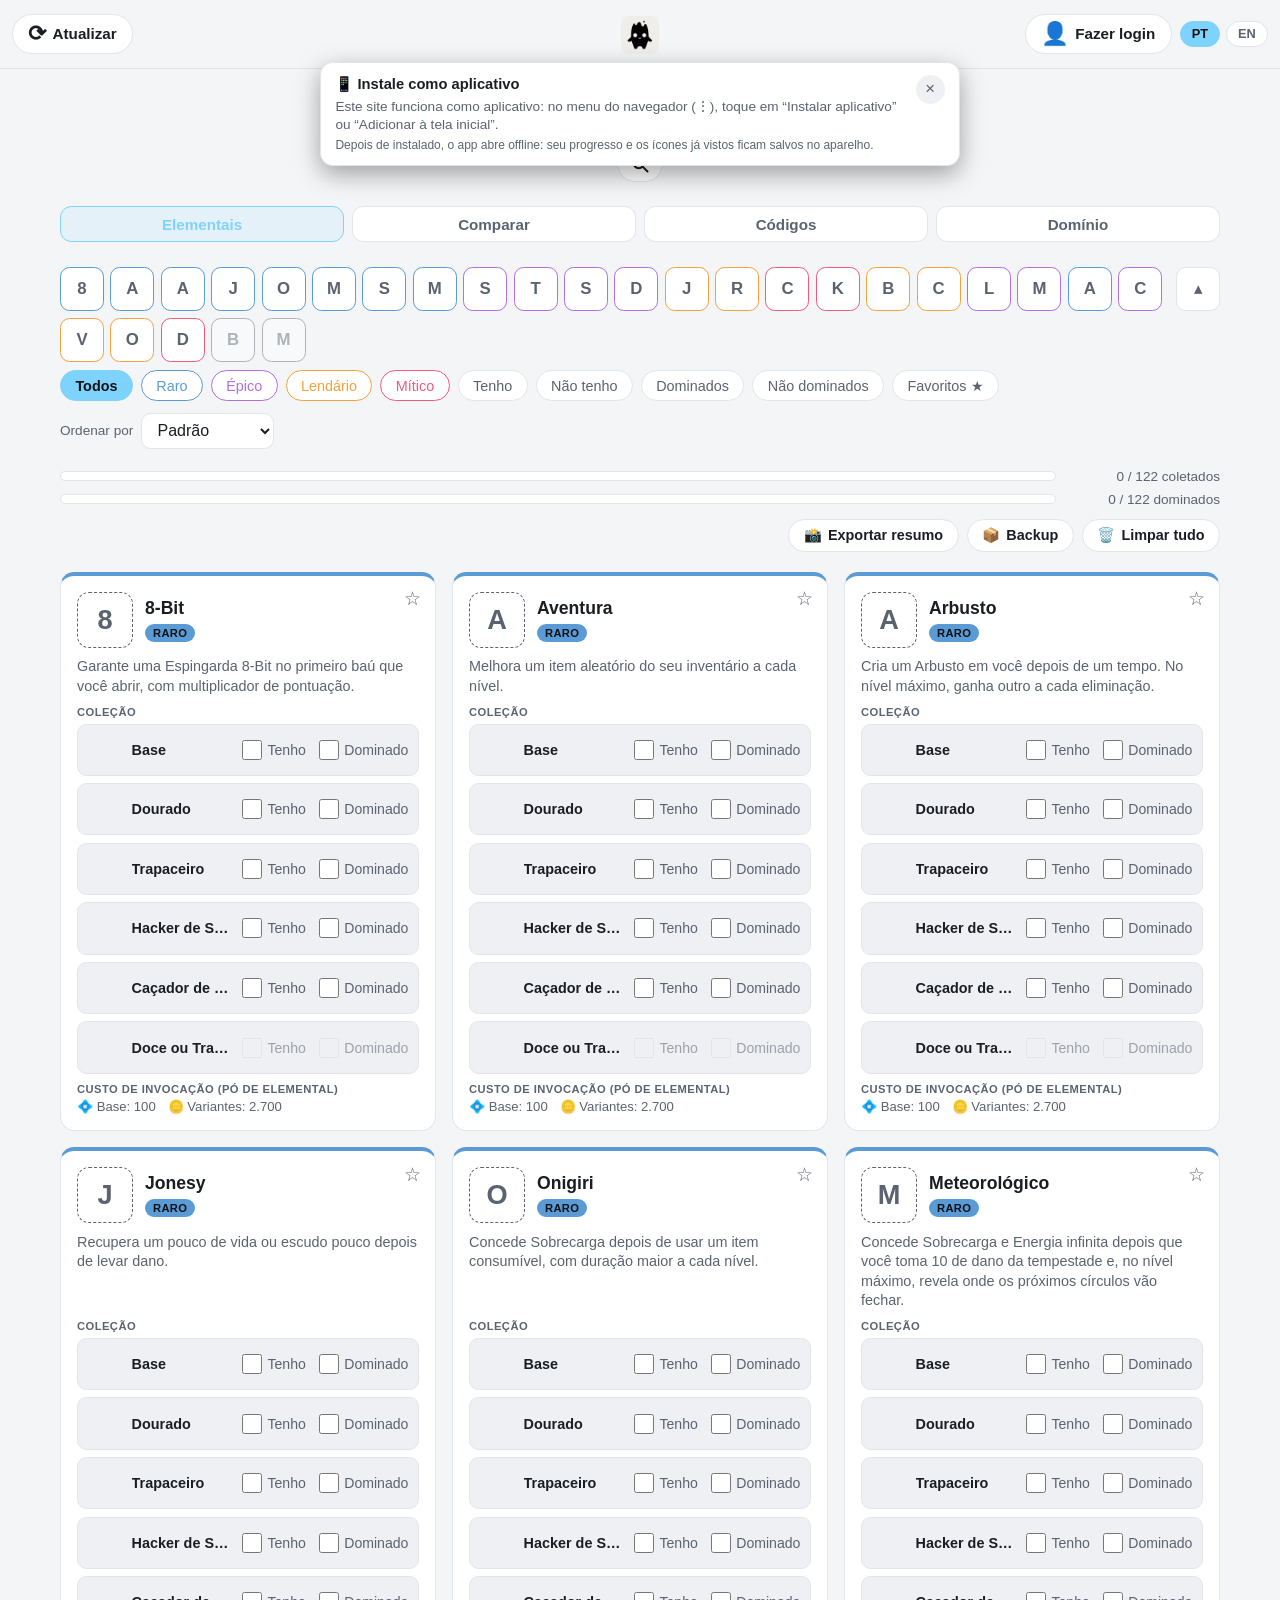
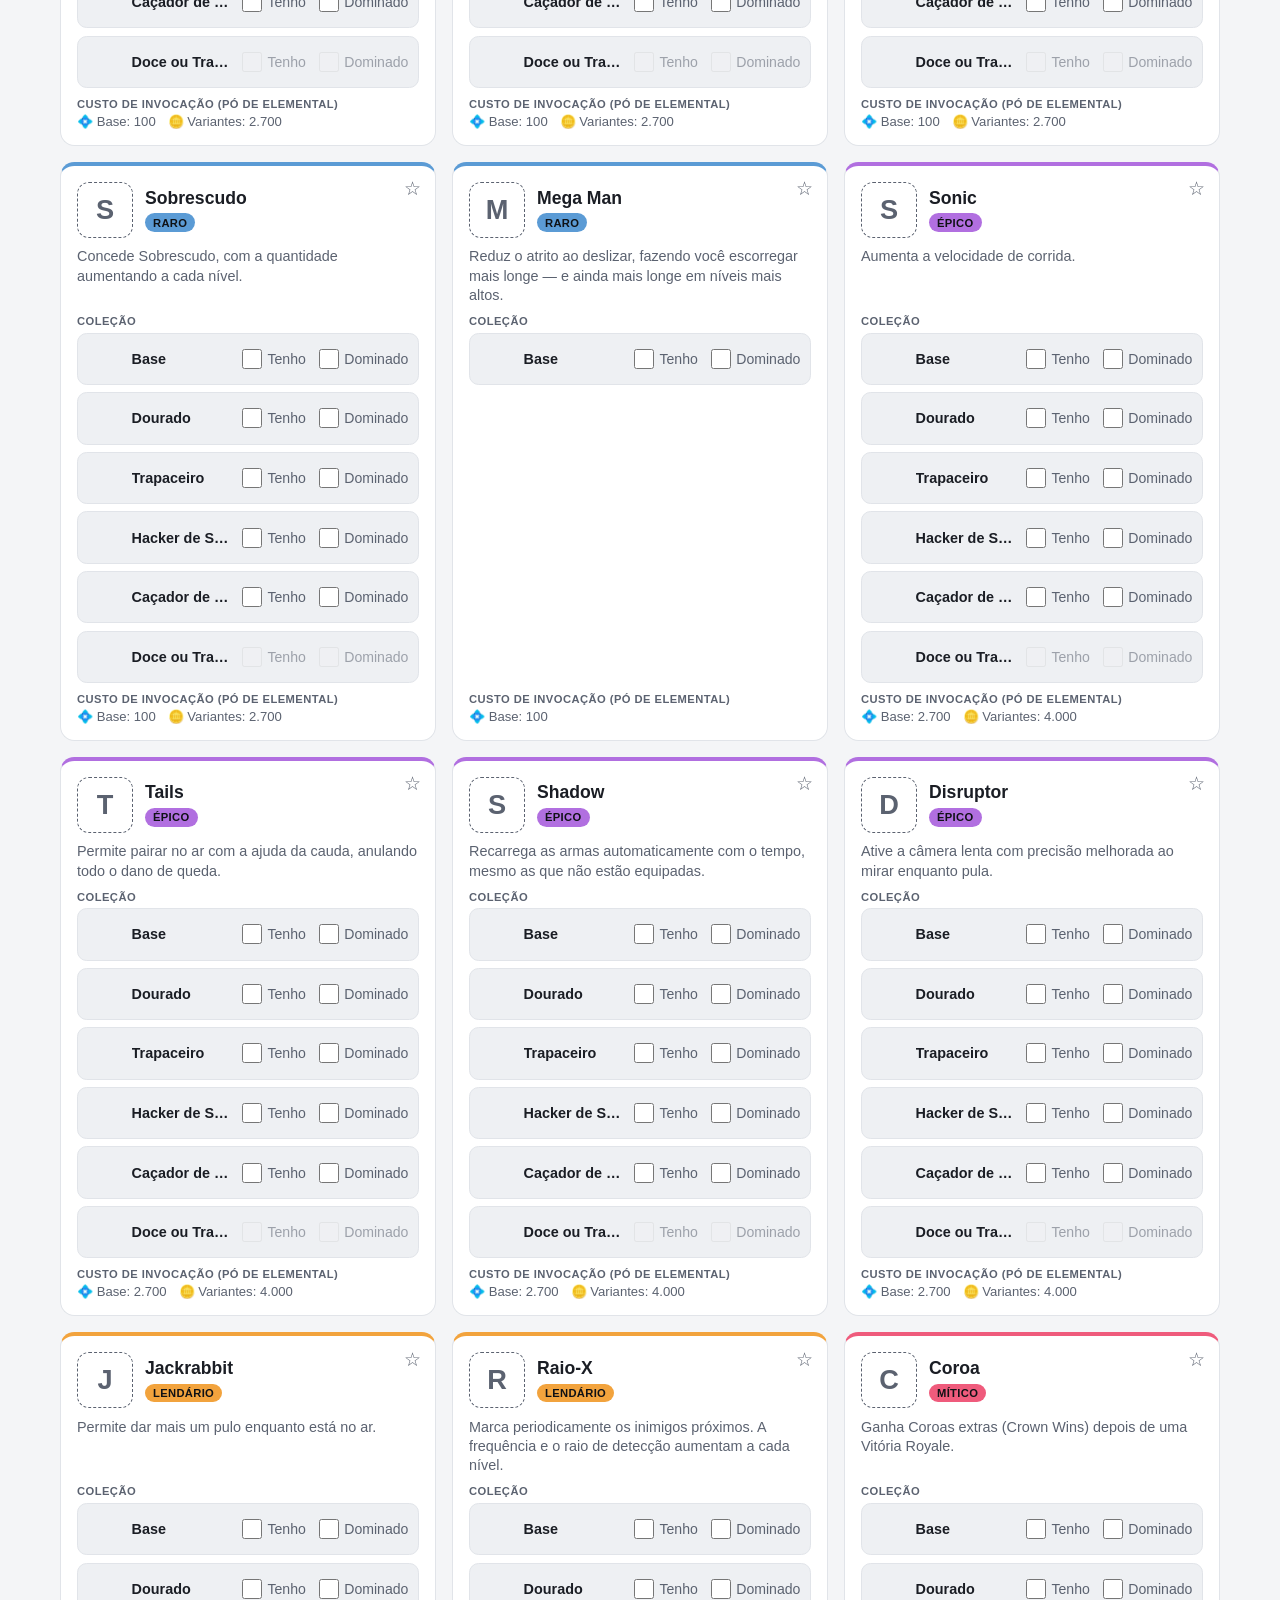
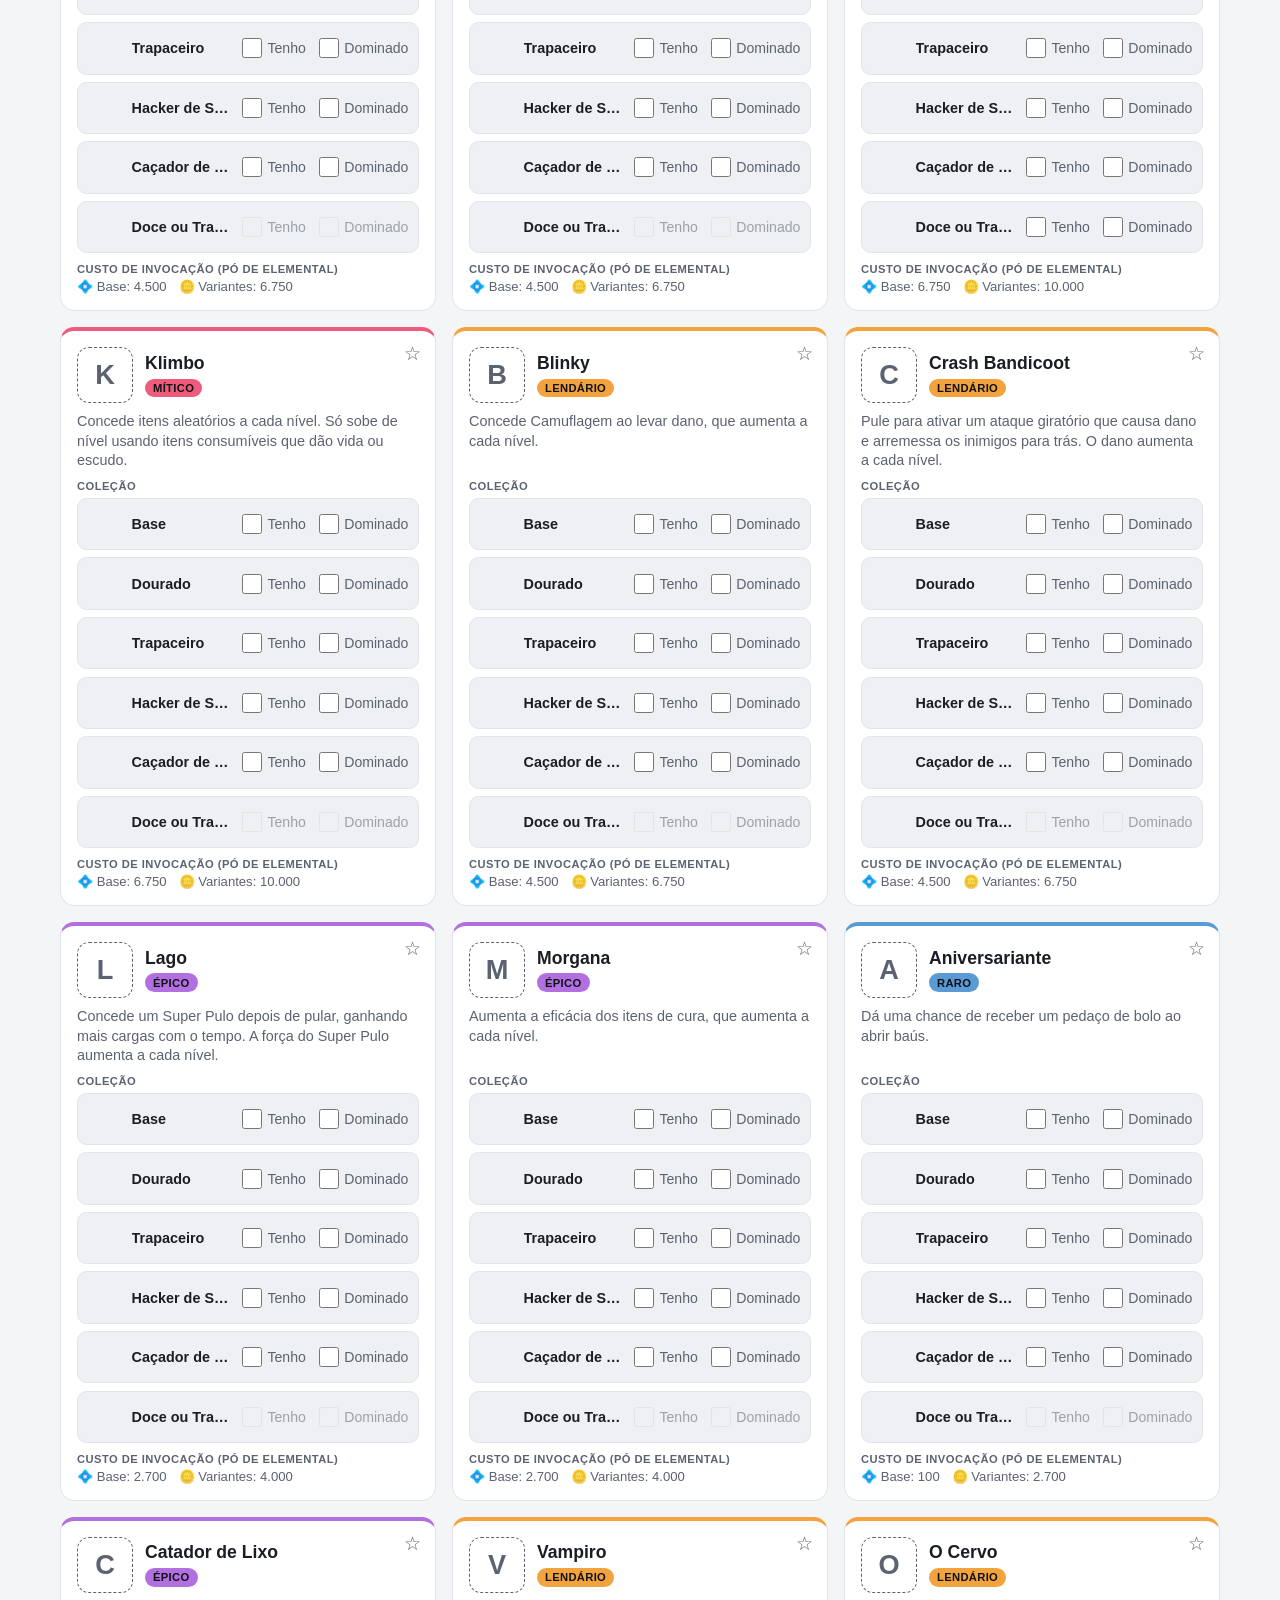
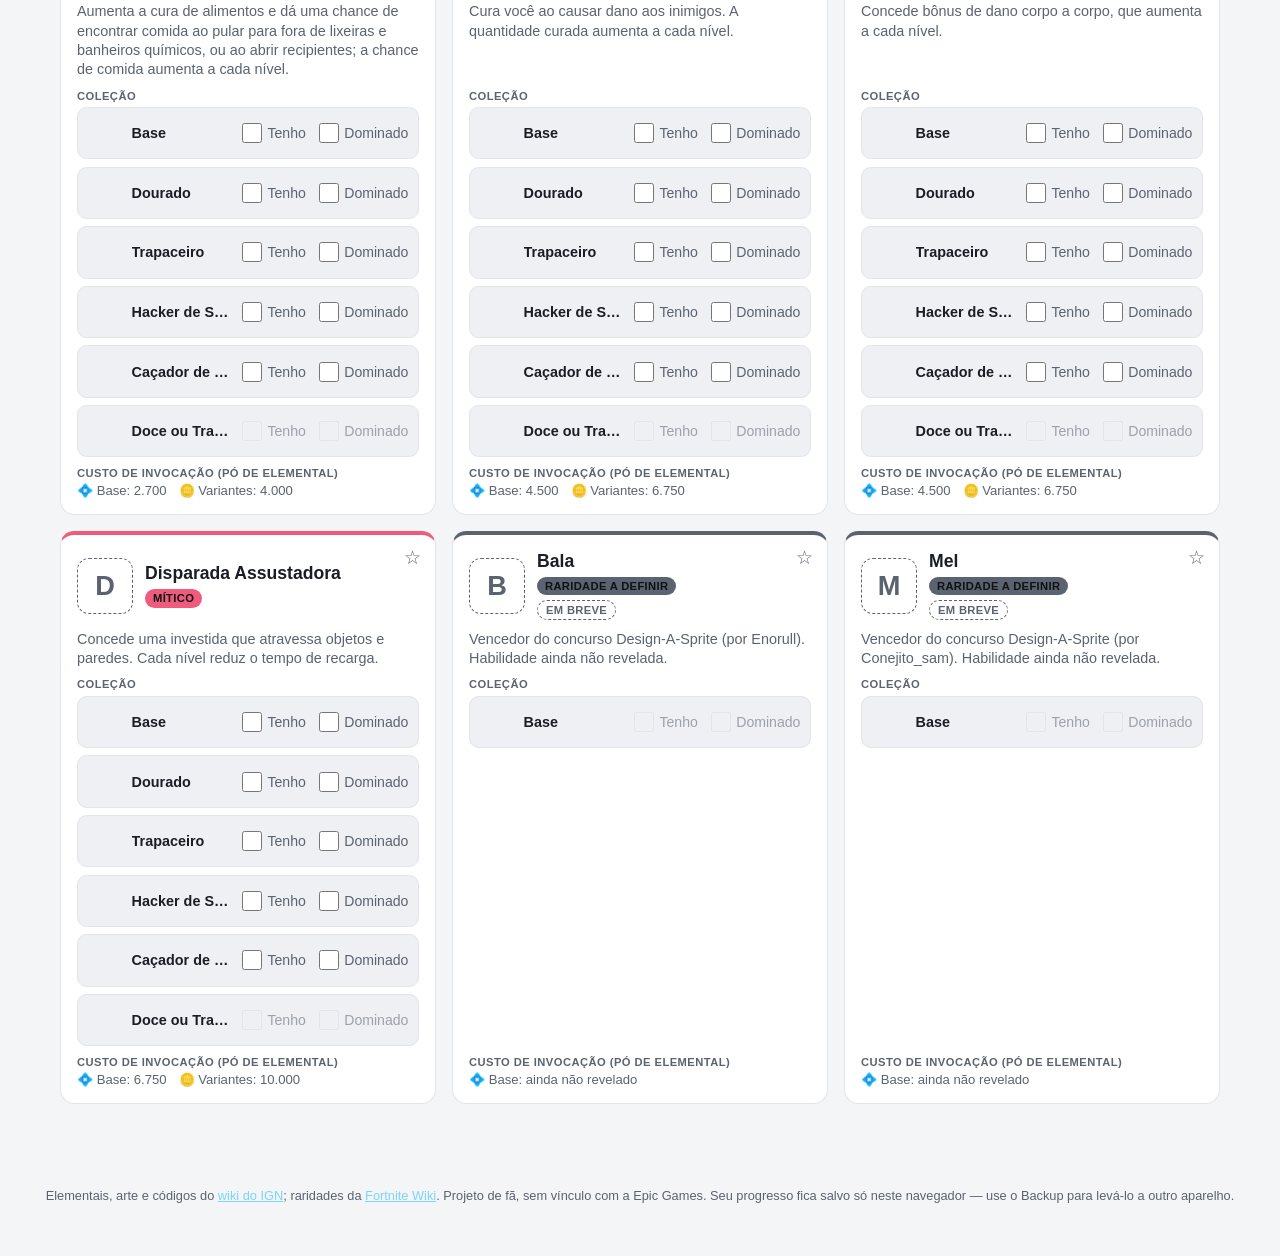
==== commit a38351a4: "Deploy staging preview (9eff693c31cf9b7feb7eb34c55f525bc6261fbd8)" ====
--- a/staging/index.html
+++ b/staging/index.html
@@ -388,6 +388,23 @@
     </div>
   </div>
 
+  <!-- Edição rápida de um quadradinho (Base ou variante), aberta ao clicar
+       num chip da tela de comparação: marca/desmarca tenho/dominado sem
+       fechar a comparação nem ir até o card do Sprite. -->
+  <div class="export-overlay" id="tile-edit-overlay" hidden>
+    <div class="export-box tile-edit-box" role="dialog" aria-modal="true" aria-labelledby="tile-edit-title">
+      <div class="compare-header">
+        <div class="compare-title-row">
+          <img class="tile-edit-img" id="tile-edit-img" src="" alt="" width="40" height="40"
+               onerror="variantImgFallback(this)" />
+          <h2 id="tile-edit-title"></h2>
+        </div>
+        <button class="modal-close-x" id="tile-edit-close" type="button" aria-label="×">×</button>
+      </div>
+      <div class="tile-checks" id="tile-edit-checks"></div>
+    </div>
+  </div>
+
   <!-- Conta (opcional): login/senha para sincronizar a coleção entre
        aparelhos via Firebase. Sem cloud-sync.js configurado, mostra só o
        painel "não configurado" — o resto do app funciona igual, sem conta. -->
@@ -486,6 +503,21 @@
     </div>
   </div>
 
+  <!-- Novidades: aparece uma vez por aparelho (ver NEWS_KEY no app.js). -->
+  <div class="export-overlay" id="news-overlay" hidden>
+    <div class="export-box share-box news-box" role="dialog" aria-modal="true" aria-labelledby="news-title">
+      <div class="compare-header">
+        <h2 id="news-title"></h2>
+        <button class="modal-close-x" id="news-close" type="button" aria-label="×">×</button>
+      </div>
+      <ul class="news-list" id="news-list"></ul>
+      <div class="export-actions">
+        <button class="export-close" id="news-theme-btn" type="button"></button>
+        <button class="export-copy" id="news-ok-btn" type="button"></button>
+      </div>
+    </div>
+  </div>
+
   <script src="data/cheat-codes.js"></script>
   <script src="data/cheat-codes-auto.js"></script>
   <script src="data/mastery-rewards.js"></script>
--- a/staging/styles.css
+++ b/staging/styles.css
@@ -1210,8 +1210,22 @@
   margin: 0;
   padding-bottom: 0.35rem;
   border-bottom: 1px solid var(--border);
-  font-size: 0.85rem;
-  color: var(--muted);
+  display: flex;
+  align-items: center;
+  justify-content: space-between;
+  gap: 0.5rem;
+  font-size: 1.05rem;
+  color: var(--muted);
+}
+
+.compare-count {
+  min-width: 1.8rem;
+  padding: 0.1rem 0.5rem;
+  border-radius: 999px;
+  background: var(--border);
+  color: var(--text);
+  font-size: 0.95rem;
+  text-align: center;
 }
 
 .compare-row {
@@ -1262,18 +1276,27 @@
 }
 
 /* Chip preenchido na cor da raridade, com texto escuro, igual aos chips
-   "tenho" da imagem de resumo. */
+   "tenho" da imagem de resumo. É um <button>: clicar abre a edição rápida
+   (tile-edit-overlay) pra marcar tenho/dominado sem sair da comparação. */
 .compare-chip {
   display: inline-flex;
   align-items: center;
   gap: 0.3rem;
   padding: 0.2rem 0.55rem 0.2rem 0.25rem;
+  border: none;
   border-radius: 0.45rem;
   background: var(--rarity-color, var(--accent));
   color: #0f1115;
   font-size: 0.78rem;
   font-weight: 600;
+  font-family: inherit;
   white-space: nowrap;
+  cursor: pointer;
+}
+
+.compare-chip:hover,
+.compare-chip:focus-visible {
+  filter: brightness(1.1);
 }
 
 .export-box .compare-chip img {
@@ -1362,10 +1385,26 @@
 }
 
 .friend-row-name {
-  font-weight: 700;
+  display: flex;
+  align-items: center;
+  gap: 0.4rem;
+  min-width: 0;
+  font-weight: 700;
+}
+
+.friend-row-name-text {
   overflow: hidden;
   text-overflow: ellipsis;
   white-space: nowrap;
+}
+
+/* Imagem de perfil do amigo (base em .profile-avatar, mais abaixo). */
+.profile-avatar.friend-avatar {
+  width: 1.9rem;
+  height: 1.9rem;
+  border-width: 1px;
+  border-color: var(--border);
+  font-size: 1rem;
 }
 
 .friend-row-code {
@@ -1677,6 +1716,11 @@
   flex-shrink: 0;
 }
 
+.locked-badge {
+  font-size: 0.8rem;
+  opacity: 0.7;
+}
+
 .tile-name {
   flex: 1;
   min-width: 0;
@@ -2012,12 +2056,12 @@
     font-size: 0.78rem;
   }
 
-  /* A coluna do nome (fixa em 9.5rem no desktop) não cabe inteira ao lado
+  /* A coluna do nome (imagem + nome; fixa em 9.5rem no desktop) não cabe inteira ao lado
      do código + "Comparar" + o ✕ de remover numa tela estreita — aperta pra
      caber sem estourar a largura da tela; o nome longo já trunca com "…" de
      qualquer forma. */
   .friend-row {
-    grid-template-columns: 6rem auto minmax(0, 1fr) auto;
+    grid-template-columns: 7.5rem auto minmax(0, 1fr) auto;
     gap: 0.35rem;
     padding: 0.5rem;
   }
@@ -2243,3 +2287,57 @@
   border-radius: 999px;
   border: 2px solid var(--surface);
 }
+
+/* ---- Edição rápida de um quadradinho (a partir da comparação) ---- */
+.tile-edit-box {
+  width: min(360px, 94vw);
+  height: auto;
+}
+
+/* Sobrescreve o flex:1 de ".export-box img" (pensado pra imagem grande do
+   resumo) — aqui é só o ícone do quadradinho, ao lado do título. */
+.tile-edit-img {
+  flex: 0 0 auto;
+  width: 40px;
+  height: 40px;
+  object-fit: contain;
+}
+
+#tile-edit-checks {
+  margin-left: 0;
+  justify-content: center;
+  gap: 2rem;
+  padding: 0.3rem 0;
+}
+
+/* ---- Novidades (popup de uma vez só) ---- */
+.news-box {
+  width: min(460px, 94vw);
+}
+
+.news-list {
+  display: flex;
+  flex-direction: column;
+  gap: 0.75rem;
+  margin: 0;
+  padding: 0;
+  list-style: none;
+  font-size: 0.92rem;
+  line-height: 1.4;
+}
+
+.news-list li {
+  display: flex;
+  align-items: flex-start;
+  gap: 0.6rem;
+}
+
+.news-icon {
+  flex-shrink: 0;
+  font-size: 1.3rem;
+  line-height: 1.1;
+}
+
+.news-list strong {
+  color: var(--text);
+}
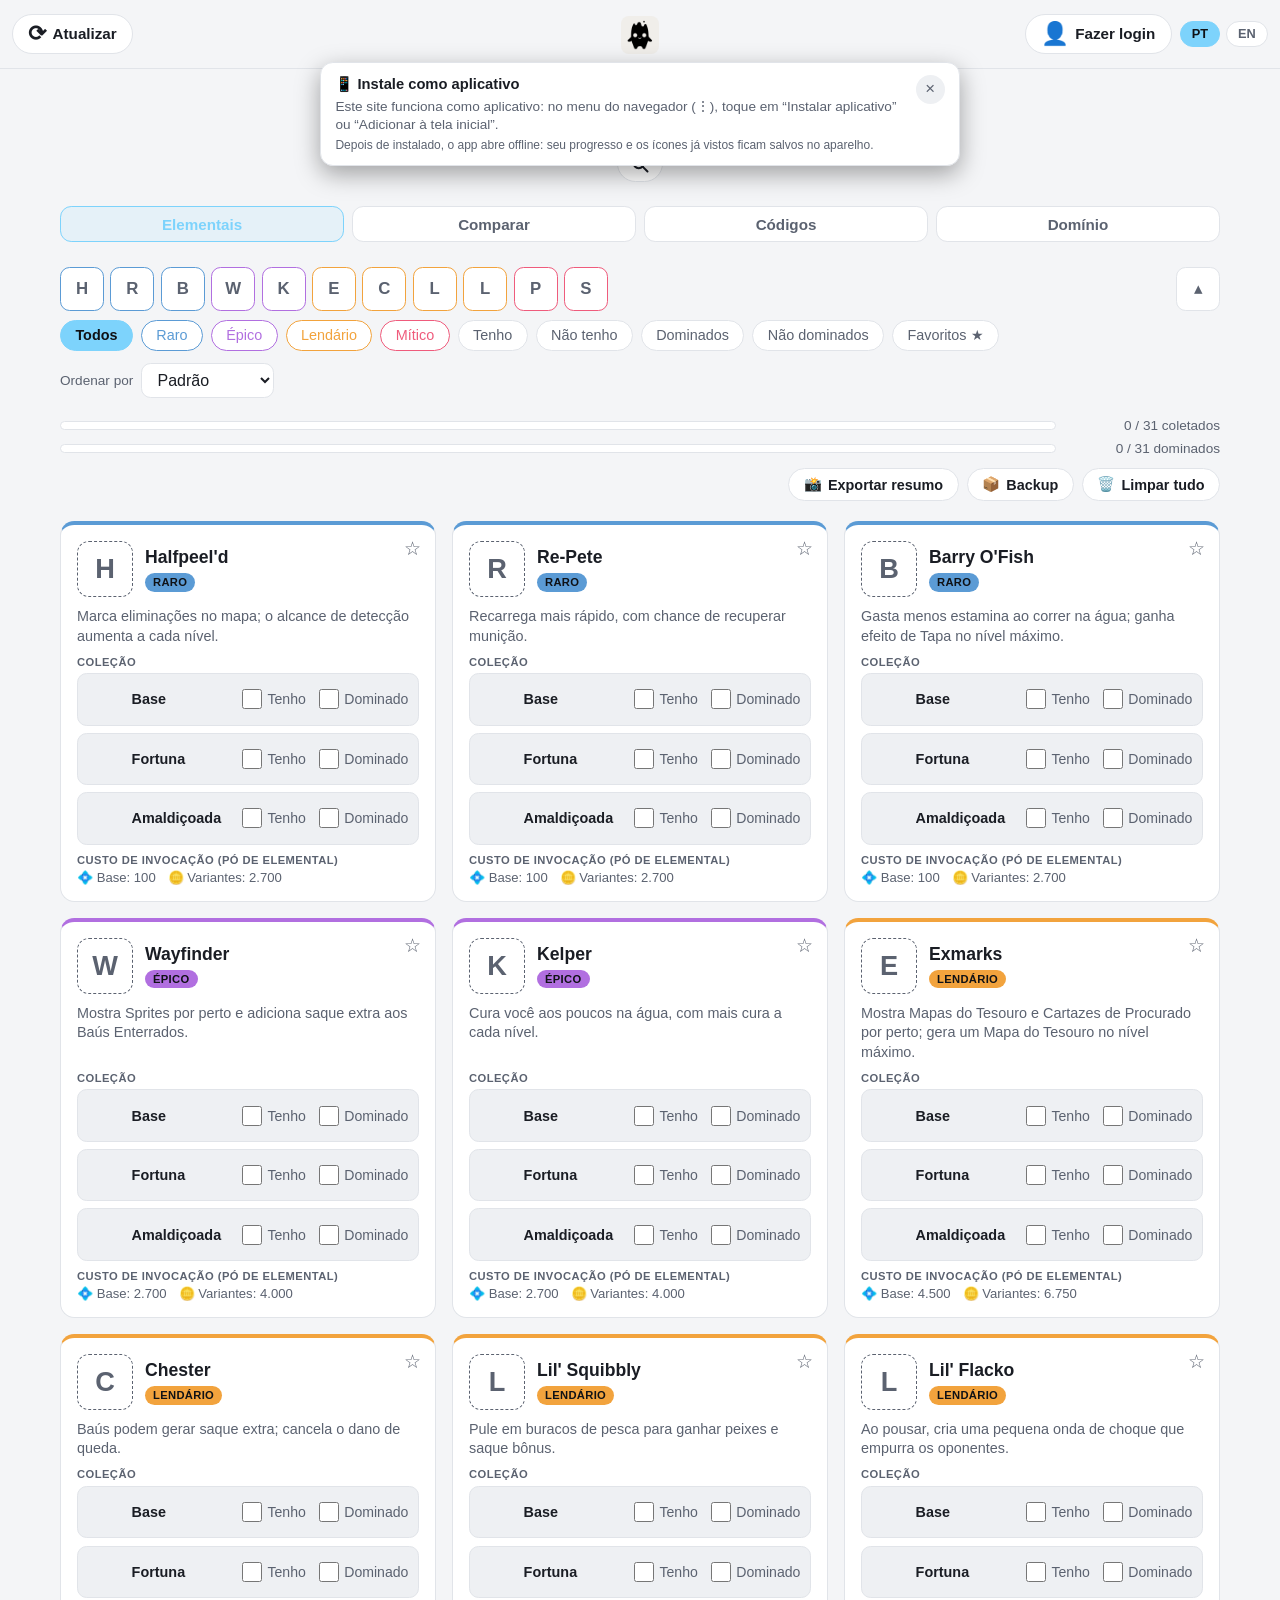
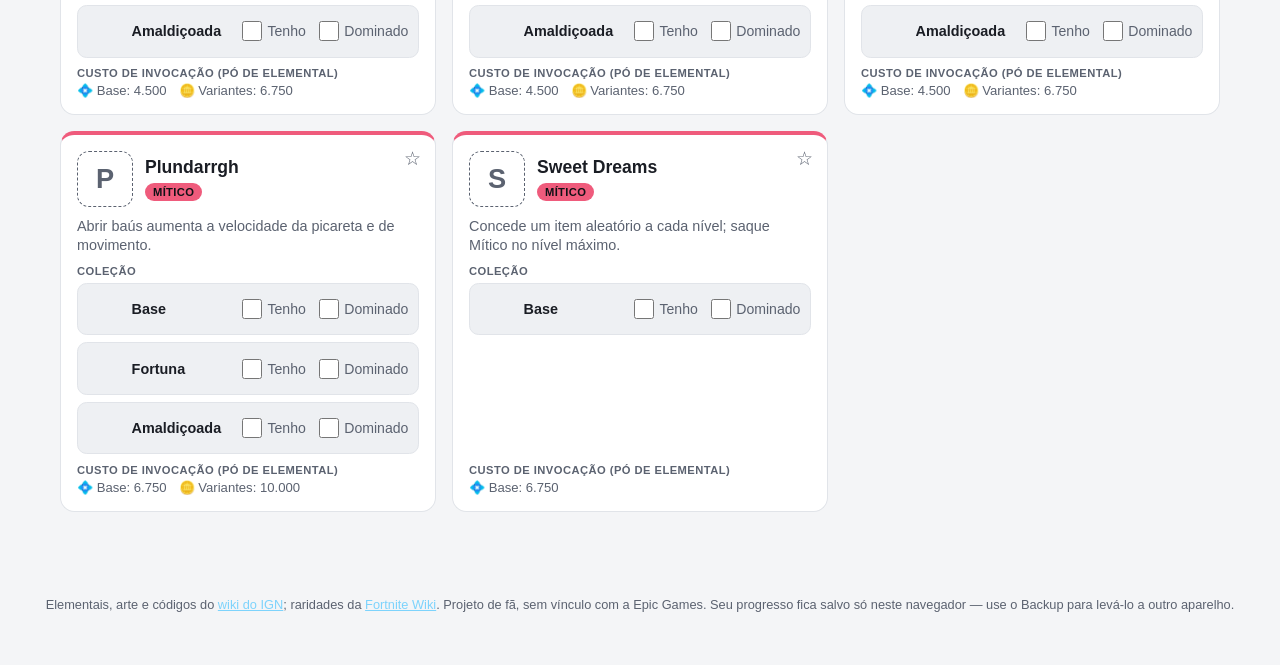
==== commit 67ac6312: "Deploy staging preview (5b1d885b97ca470dae3116ad9b9979b1fc6fa077)" ====
--- a/staging/index.html
+++ b/staging/index.html
@@ -9,7 +9,7 @@
   <script>
     try {
       var savedTheme = localStorage.getItem("fortnite-sprites-theme");
-      if (/^(dark|light|storm|legendary|mythic|jungle)$/.test(savedTheme)) {
+      if (/^(dark|light|storm|legendary|mythic|jungle|pirate)$/.test(savedTheme)) {
         document.documentElement.setAttribute("data-theme", savedTheme);
       }
     } catch (e) {}
@@ -368,7 +368,8 @@
     </div>
   </div>
 
-  <!-- Comparação somente-leitura contra a coleção decodificada de um link. -->
+  <!-- Comparação somente-leitura contra a coleção decodificada de um link,
+       ou (com conta) buscada ao vivo da coleção de um amigo. -->
   <div class="export-overlay" id="compare-overlay" hidden>
     <div class="export-box compare-box">
       <div class="compare-header">
@@ -377,7 +378,14 @@
           <span class="profile-avatar profile-avatar-sm" id="compare-avatar" hidden></span>
           <h2 id="compare-title"></h2>
         </div>
-        <button class="export-close" id="compare-close" type="button"></button>
+        <div class="compare-header-actions">
+          <!-- Só aparece na comparação ao vivo com um amigo (pela conta):
+               busca a coleção dele de novo, pra ver mudanças recentes. A
+               comparação por link/código colado é um retrato estático, sem
+               o que atualizar. -->
+          <button class="export-close" id="compare-refresh" type="button" hidden></button>
+          <button class="export-close" id="compare-close" type="button"></button>
+        </div>
       </div>
       <div class="compare-stats" id="compare-stats"></div>
       <!-- Amigo-exclusivo primeiro, o seu-exclusivo abaixo (nessa ordem). -->
--- a/staging/styles.css
+++ b/staging/styles.css
@@ -87,6 +87,35 @@
   --muted: #93aca0;
   --border: #253a30;
   --accent: #5fd49a;
+}
+
+/* Pirata (Temporada One Piece): madeira de navio, pergaminho e ouro do
+   tesouro. Além das cores, ganha veios de madeira no fundo e filete dourado
+   no cabeçalho. */
+:root[data-theme="pirate"] {
+  color-scheme: dark;
+  --bg: #1b120b;
+  --surface: #2a1c11;
+  --surface-hover: #37251a;
+  --text: #f6e9cf;
+  --muted: #c2a883;
+  --border: #4d3622;
+  --accent: #f0c04a;
+}
+
+:root[data-theme="pirate"] body {
+  background-color: var(--bg);
+  background-image:
+    repeating-linear-gradient(90deg, rgba(0, 0, 0, 0.22) 0 2px, transparent 2px 86px),
+    repeating-linear-gradient(0deg, rgba(255, 220, 160, 0.035) 0 1px, transparent 1px 7px),
+    linear-gradient(180deg, #24170d 0%, #1b120b 60%);
+  background-attachment: fixed;
+}
+
+:root[data-theme="pirate"] .app-header {
+  background: linear-gradient(180deg, #33200f, var(--bg));
+  border-bottom: 2px solid var(--accent);
+  box-shadow: 0 2px 0 rgba(0, 0, 0, 0.45);
 }
 
 * {
@@ -1152,6 +1181,13 @@
 .compare-header h2 {
   margin: 0;
   font-size: 1.2rem;
+}
+
+.compare-header-actions {
+  display: flex;
+  align-items: center;
+  gap: 0.4rem;
+  flex-shrink: 0;
 }
 
 .compare-stats {
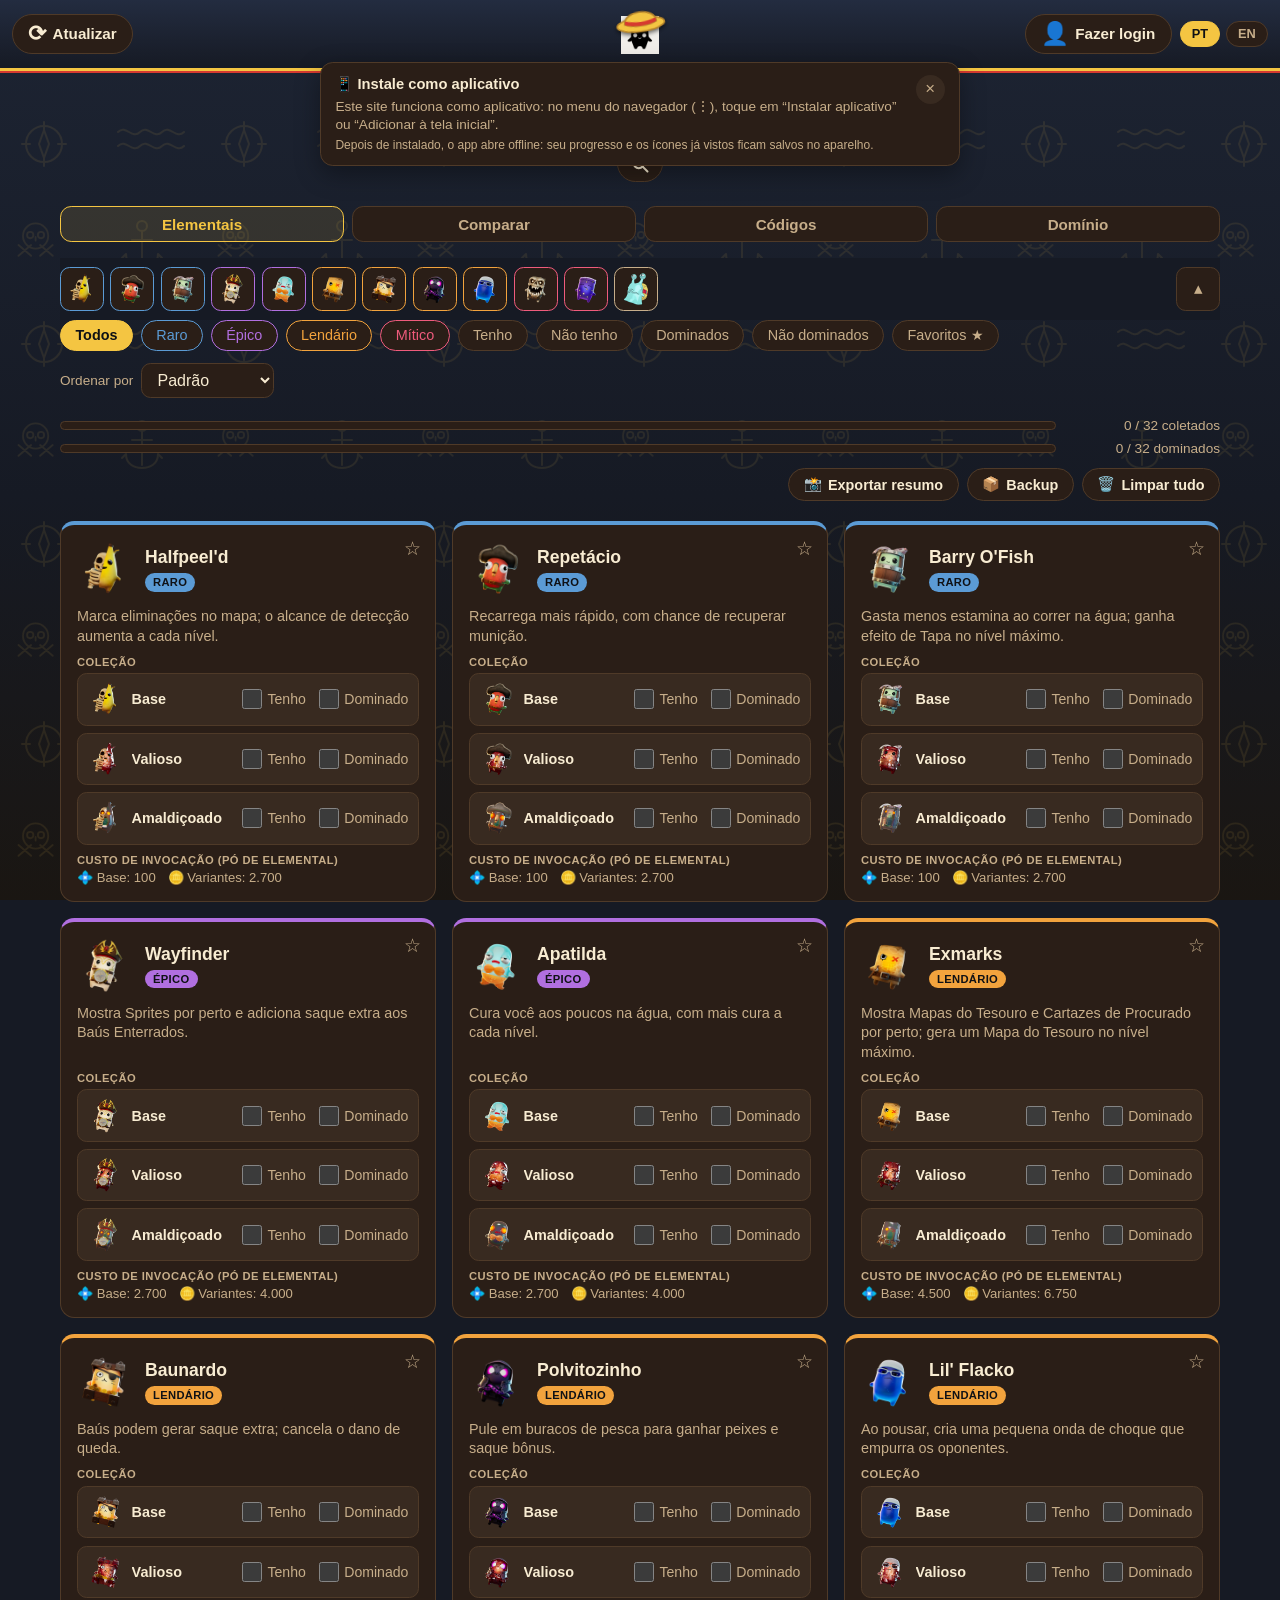
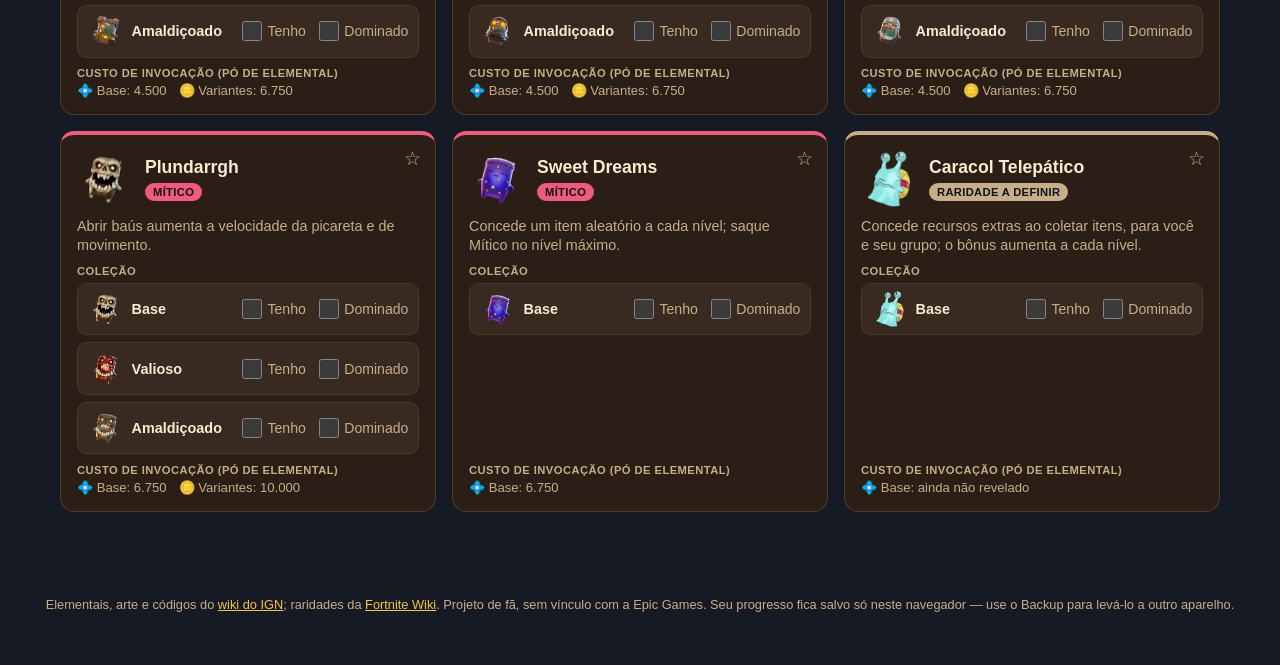
==== commit 1145ab6d: "Deploy staging preview (3f7e68f2a1169a17d051dbb453832e157292be5a)" ====
--- a/staging/index.html
+++ b/staging/index.html
@@ -3,7 +3,7 @@
 <head>
   <meta charset="UTF-8" />
   <meta name="viewport" content="width=device-width, initial-scale=1.0, viewport-fit=cover" />
-  <meta name="theme-color" content="#0f1115" id="theme-color-meta" />
+  <meta name="theme-color" content="#161a24" id="theme-color-meta" />
   <!-- Aplica o tema salvo antes do CSS pintar a página, para não piscar o
        tema padrão ao abrir. A lista de temas válidos é THEMES, no app.js. -->
   <script>
@@ -11,6 +11,9 @@
       var savedTheme = localStorage.getItem("fortnite-sprites-theme");
       if (/^(dark|light|storm|legendary|mythic|jungle|pirate)$/.test(savedTheme)) {
         document.documentElement.setAttribute("data-theme", savedTheme);
+      } else if (savedTheme !== "auto") {
+        // Sem escolha salva: o padrão é o tema Pirata (DEFAULT_THEME, no app.js).
+        document.documentElement.setAttribute("data-theme", "pirate");
       }
     } catch (e) {}
   </script>
--- a/staging/styles.css
+++ b/staging/styles.css
@@ -89,33 +89,54 @@
   --accent: #5fd49a;
 }
 
-/* Pirata (Temporada One Piece): madeira de navio, pergaminho e ouro do
-   tesouro. Além das cores, ganha veios de madeira no fundo e filete dourado
-   no cabeçalho. */
+/* Pirata (Temporada One Piece): mar e madeira escura do Going Merry, ouro do
+   tesouro e o chapéu de palha do Luffy. Sem textura de madeira (ficava
+   pesada): o fundo é liso, com um papel de parede discreto de caveira,
+   âncora, bússola e ondas. O chapéu de palha aparece no cabeçalho. */
 :root[data-theme="pirate"] {
   color-scheme: dark;
-  --bg: #1b120b;
-  --surface: #2a1c11;
-  --surface-hover: #37251a;
-  --text: #f6e9cf;
-  --muted: #c2a883;
-  --border: #4d3622;
-  --accent: #f0c04a;
+  --bg: #161a24;
+  --surface: #2a1e17;
+  --surface-hover: #382a20;
+  --text: #f8ecd2;
+  --muted: #c7ae8a;
+  --border: #4f3a28;
+  --accent: #f4c542;
 }
 
 :root[data-theme="pirate"] body {
   background-color: var(--bg);
-  background-image:
-    repeating-linear-gradient(90deg, rgba(0, 0, 0, 0.22) 0 2px, transparent 2px 86px),
-    repeating-linear-gradient(0deg, rgba(255, 220, 160, 0.035) 0 1px, transparent 1px 7px),
-    linear-gradient(180deg, #24170d 0%, #1b120b 60%);
+  background-image: url("data:image/svg+xml,%3Csvg xmlns=%22http://www.w3.org/2000/svg%22 width=%22200%22 height=%22200%22 viewBox=%220 0 200 200%22%3E%3Cg fill=%22none%22 stroke=%22%23f0c04a%22 stroke-width=%222%22 stroke-linecap=%22round%22 stroke-linejoin=%22round%22 opacity=%220.09%22%3E%3Cg transform=%22translate(14 18) scale(0.9)%22%3E%3Ccircle cx=%2224%22 cy=%2220%22 r=%2214%22/%3E%3Ccircle cx=%2218%22 cy=%2219%22 r=%223.5%22/%3E%3Ccircle cx=%2230%22 cy=%2219%22 r=%223.5%22/%3E%3Cpath d=%22M24 25v4M19 34l-14 12M5 34l14 12M29 34l14 12M43 34l-14 12%22 transform=%22translate(0 -4)%22/%3E%3C/g%3E%3Cg transform=%22translate(120 20)%22%3E%3Ccircle cx=%2222%22 cy=%226%22 r=%225%22/%3E%3Cpath d=%22M22 11v34M12 20h20M6 34c0 10 8 14 16 14s16-4 16-14M6 34l-4 4M38 34l4 4%22/%3E%3C/g%3E%3Cg transform=%22translate(20 120)%22%3E%3Ccircle cx=%2224%22 cy=%2224%22 r=%2218%22/%3E%3Cpath d=%22M24 2v8M24 38v8M2 24h8M38 24h8M24 10l5 14-5 14-5-14z%22/%3E%3C/g%3E%3Cg transform=%22translate(118 122)%22%3E%3Cpath d=%22M0 10c8-8 14 8 22 0s14 8 22 0 14 8 22 0M0 24c8-8 14 8 22 0s14 8 22 0 14 8 22 0%22/%3E%3C/g%3E%3C/g%3E%3C/svg%3E"), linear-gradient(180deg, #1d2433 0%, #161a24 55%, #1a1612 100%);
   background-attachment: fixed;
 }
 
 :root[data-theme="pirate"] .app-header {
-  background: linear-gradient(180deg, #33200f, var(--bg));
-  border-bottom: 2px solid var(--accent);
-  box-shadow: 0 2px 0 rgba(0, 0, 0, 0.45);
+  background: linear-gradient(180deg, #232c40, var(--bg));
+  border-bottom: 3px solid var(--accent);
+  box-shadow: 0 2px 0 #d63a2f;
+}
+
+/* Chapéu de palha do Luffy em cima do ícone do app. */
+:root[data-theme="pirate"] .header-icon {
+  position: relative;
+  overflow: visible;
+}
+
+:root[data-theme="pirate"] .app-header-row {
+  position: relative;
+}
+
+:root[data-theme="pirate"] .app-header-row::after {
+  content: "";
+  position: absolute;
+  left: 50%;
+  top: 0.1rem;
+  width: 3.2rem;
+  height: 2rem;
+  transform: translateX(-50%) rotate(-8deg);
+  background: url("data:image/svg+xml,%3Csvg xmlns=%22http://www.w3.org/2000/svg%22 viewBox=%220 0 64 40%22%3E%3Cg%3E%3Cellipse cx=%2232%22 cy=%2228%22 rx=%2230%22 ry=%229%22 fill=%22%23f4c542%22 stroke=%22%23b9862b%22 stroke-width=%222%22/%3E%3Cpath d=%22M12 26 C12 8 52 8 52 26 C44 31 20 31 12 26Z%22 fill=%22%23f4c542%22 stroke=%22%23b9862b%22 stroke-width=%222%22/%3E%3Cpath d=%22M13 22 C24 26 40 26 51 22 L52 26 C44 31 20 31 12 26Z%22 fill=%22%23d63a2f%22/%3E%3C/g%3E%3C/svg%3E") center / contain no-repeat;
+  filter: drop-shadow(0 2px 2px rgba(0, 0, 0, 0.6));
+  pointer-events: none;
 }
 
 * {
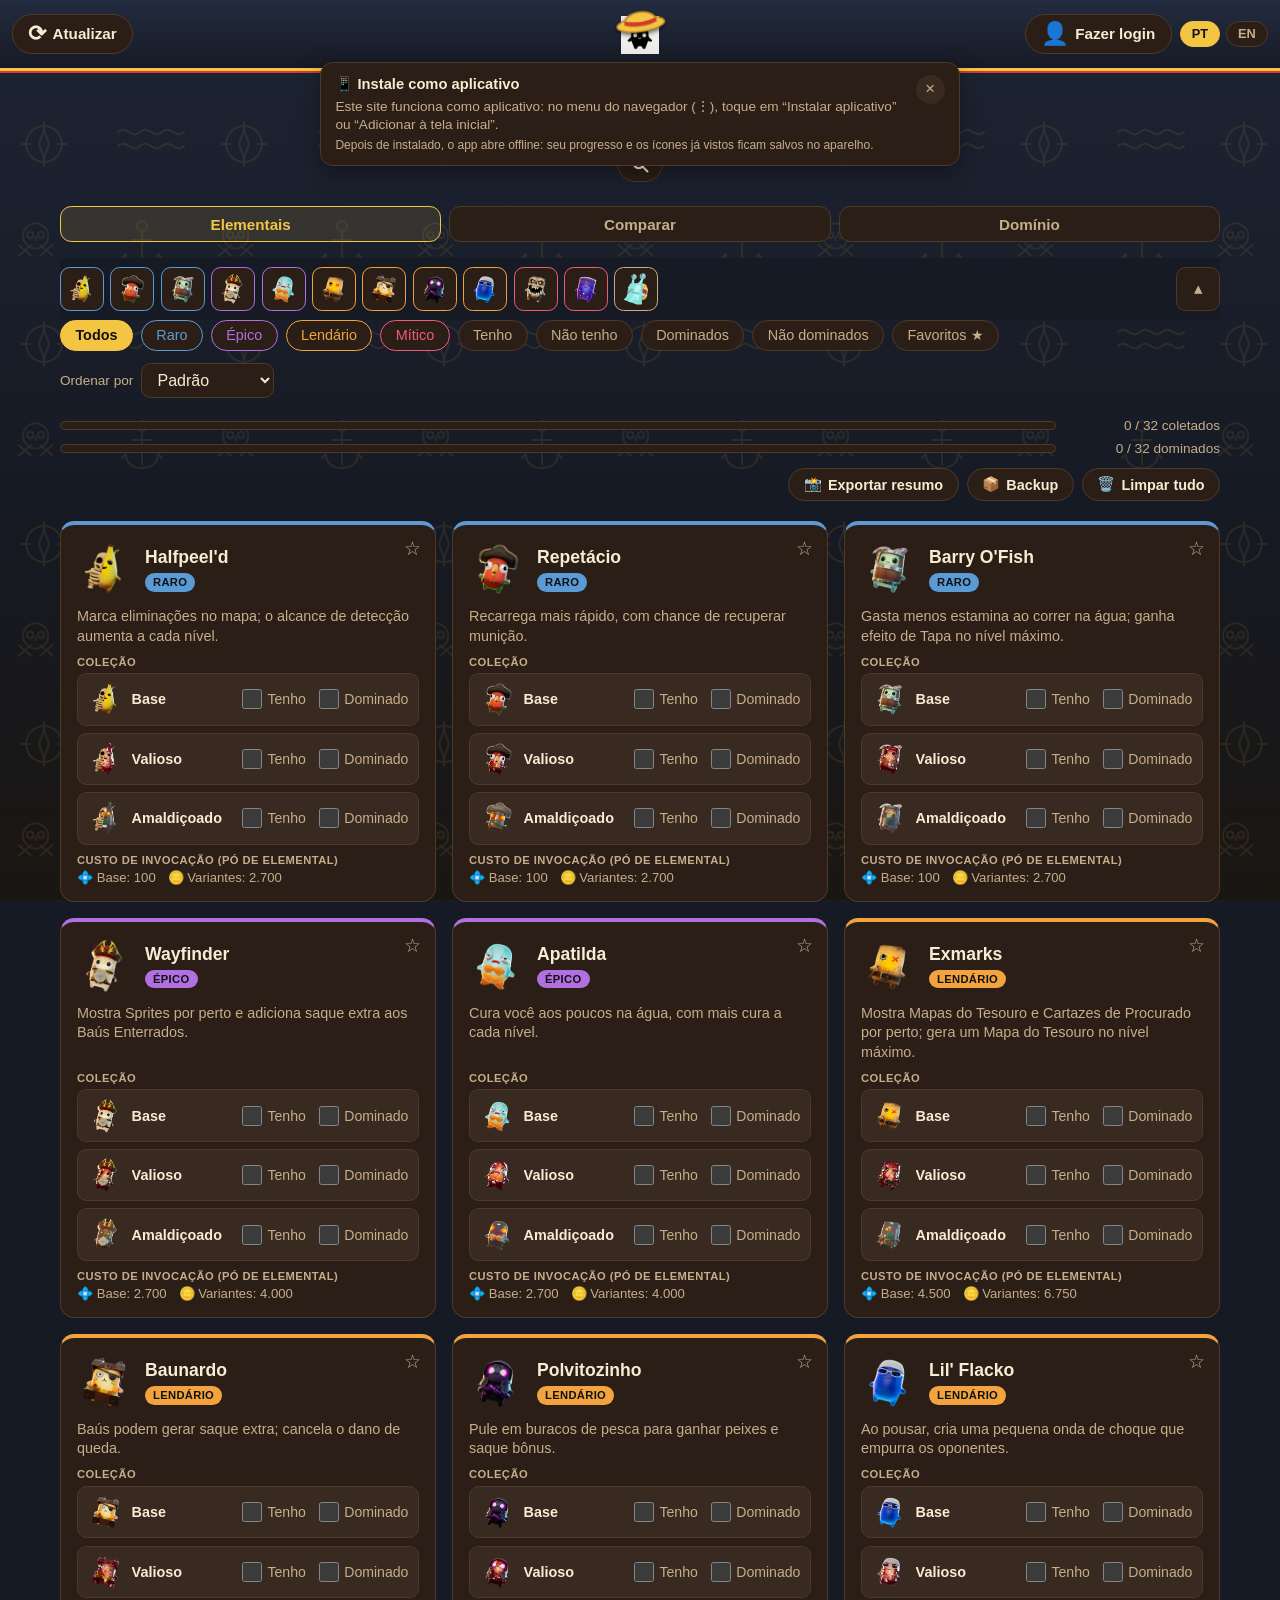
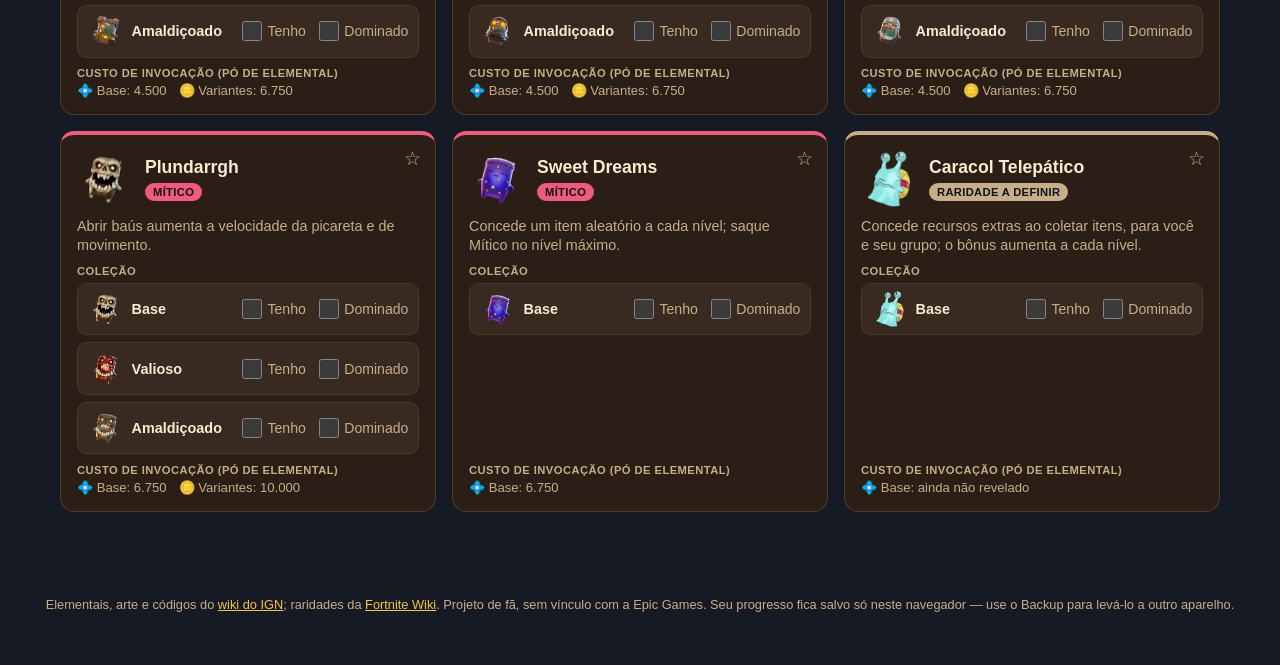
==== commit e23e0a6c: "Deploy staging preview (3b5b00a3e36254cef9e231e97fb2dc569c5c1052)" ====
--- a/staging/index.html
+++ b/staging/index.html
@@ -97,11 +97,10 @@
   </header>
 
   <main class="container">
-    <!-- Alterna entre a coleção de Sprites e a lista de códigos do lobby. -->
+    <!-- Alterna entre a coleção de Sprites e as outras abas. -->
     <div class="view-tabs" id="view-tabs" role="tablist">
       <button class="view-tab active" type="button" data-view="sprites" role="tab"></button>
       <button class="view-tab" type="button" data-view="friends" role="tab"></button>
-      <button class="view-tab" type="button" data-view="codes" role="tab"></button>
       <button class="view-tab" type="button" data-view="mastery" role="tab"></button>
     </div>
 
@@ -230,54 +229,6 @@
       <p class="share-field-label" id="friends-signed-out-hint" hidden></p>
     </div>
 
-    <!-- Aba dos códigos do Painel de Admin: marcar os já resgatados. -->
-    <div id="view-codes" hidden>
-      <p class="codes-intro" id="codes-intro"></p>
-      <div class="progress-row">
-        <div class="progress-bar" id="codes-progress-bar"></div>
-        <span class="progress-label" id="codes-progress-label"></span>
-      </div>
-      <!-- Código novo costuma circular no jogo antes de o IGN publicar, e a
-           ação diária só lê o IGN. Este formulário é a ponte: o código entra
-           na lista deste aparelho na hora, e a entrada oficial toma o lugar
-           dele quando o robô finalmente trouxer o código. -->
-      <div class="accordion">
-        <button class="accordion-toggle" id="codes-add-toggle" type="button"
-                aria-expanded="false" aria-controls="codes-add-form"></button>
-        <form class="accordion-panel" id="codes-add-form" hidden>
-          <div class="codes-add-field">
-            <label class="share-field-label" id="codes-add-code-label"
-                   for="codes-add-code"></label>
-            <input class="share-input" id="codes-add-code" type="text"
-                   maxlength="32" autocomplete="off" autocapitalize="off"
-                   autocorrect="off" spellcheck="false" />
-          </div>
-          <div class="codes-add-field">
-            <label class="share-field-label" id="codes-add-reward-label"
-                   for="codes-add-reward"></label>
-            <input class="share-input" id="codes-add-reward" type="text"
-                   maxlength="80" autocomplete="off" />
-          </div>
-          <p class="share-error" id="codes-add-error" hidden></p>
-          <div class="codes-add-actions">
-            <button class="export-copy" id="codes-add-submit" type="submit"></button>
-          </div>
-        </form>
-      </div>
-
-      <table class="codes-table">
-        <thead>
-          <tr>
-            <th id="codes-th-done"></th>
-            <th id="codes-th-code"></th>
-            <th id="codes-th-reward"></th>
-          </tr>
-        </thead>
-        <tbody id="codes-body"></tbody>
-      </table>
-      <p class="codes-source" id="codes-source"></p>
-    </div>
-
     <!-- Aba de recompensas de Domínio: desbloqueiam sozinhas pela contagem
          total de Sprites Dominados — nada para marcar à mão. -->
     <div id="view-mastery" hidden>
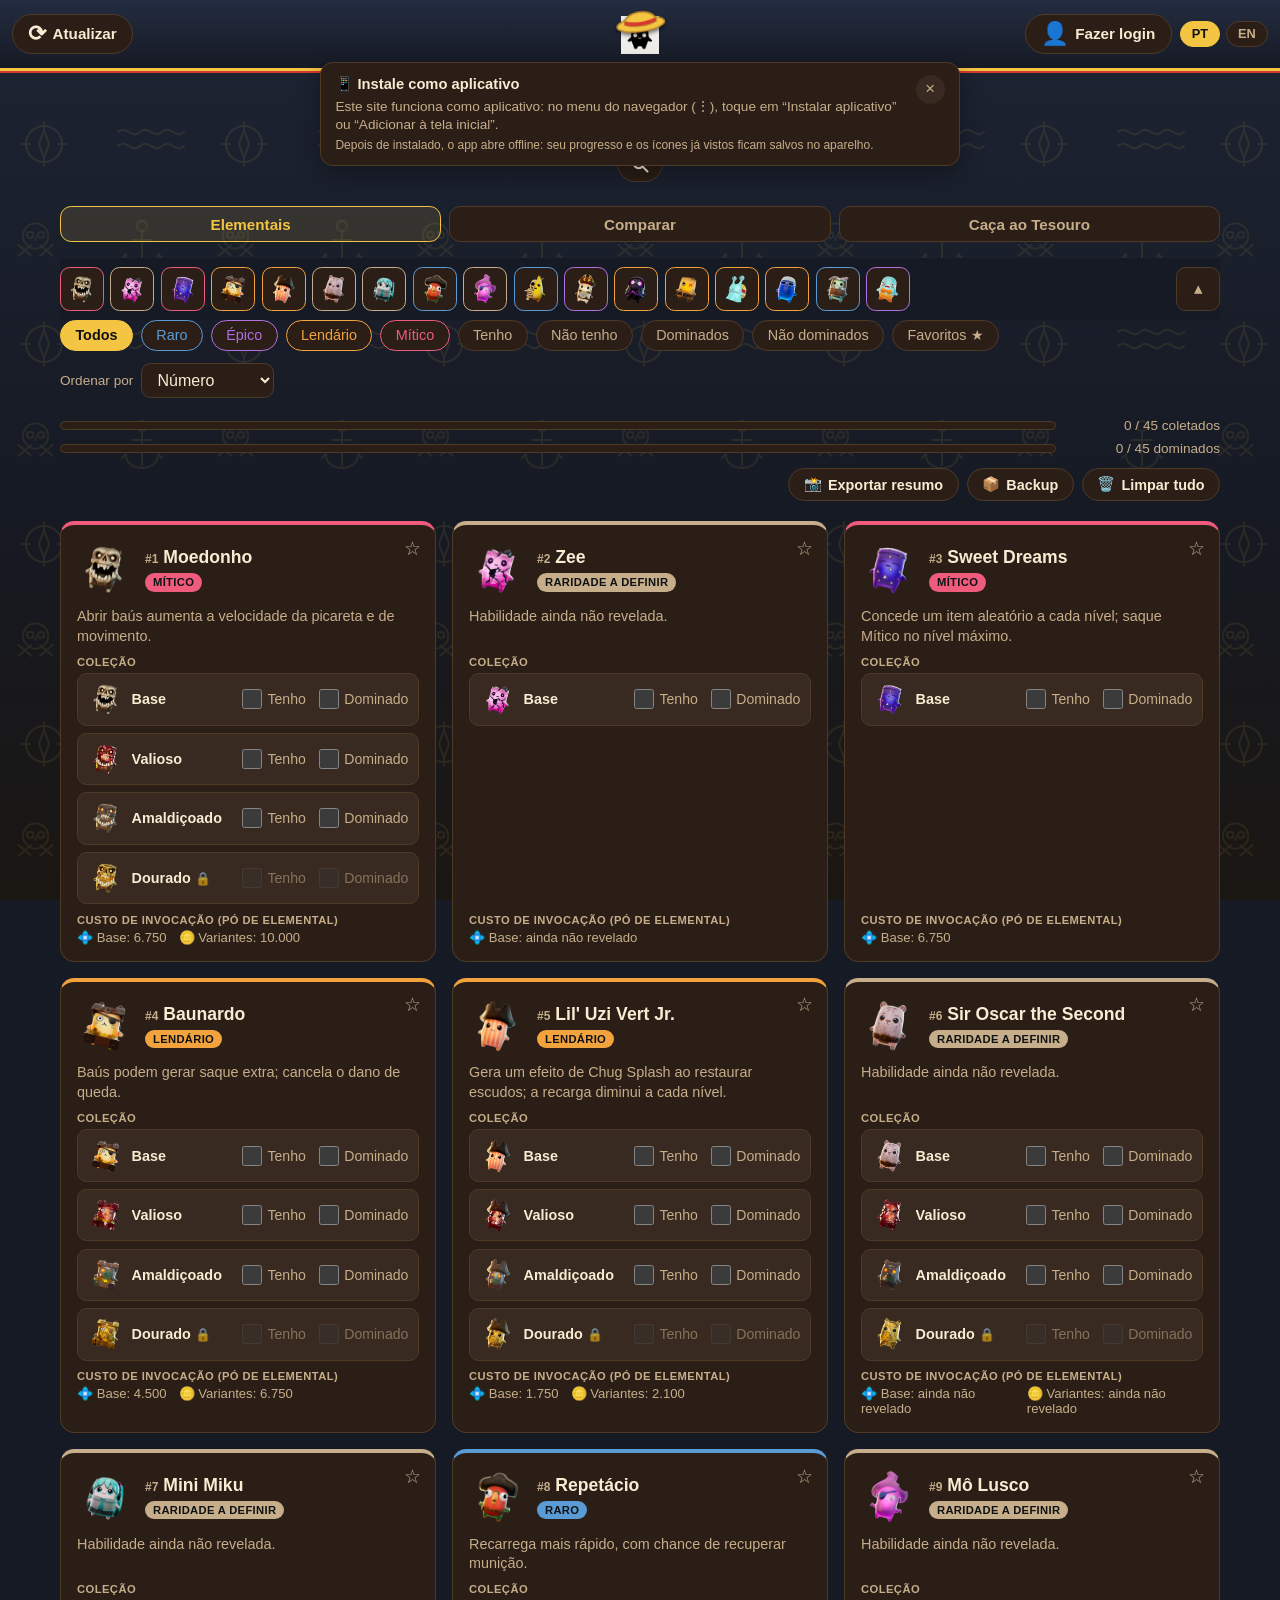
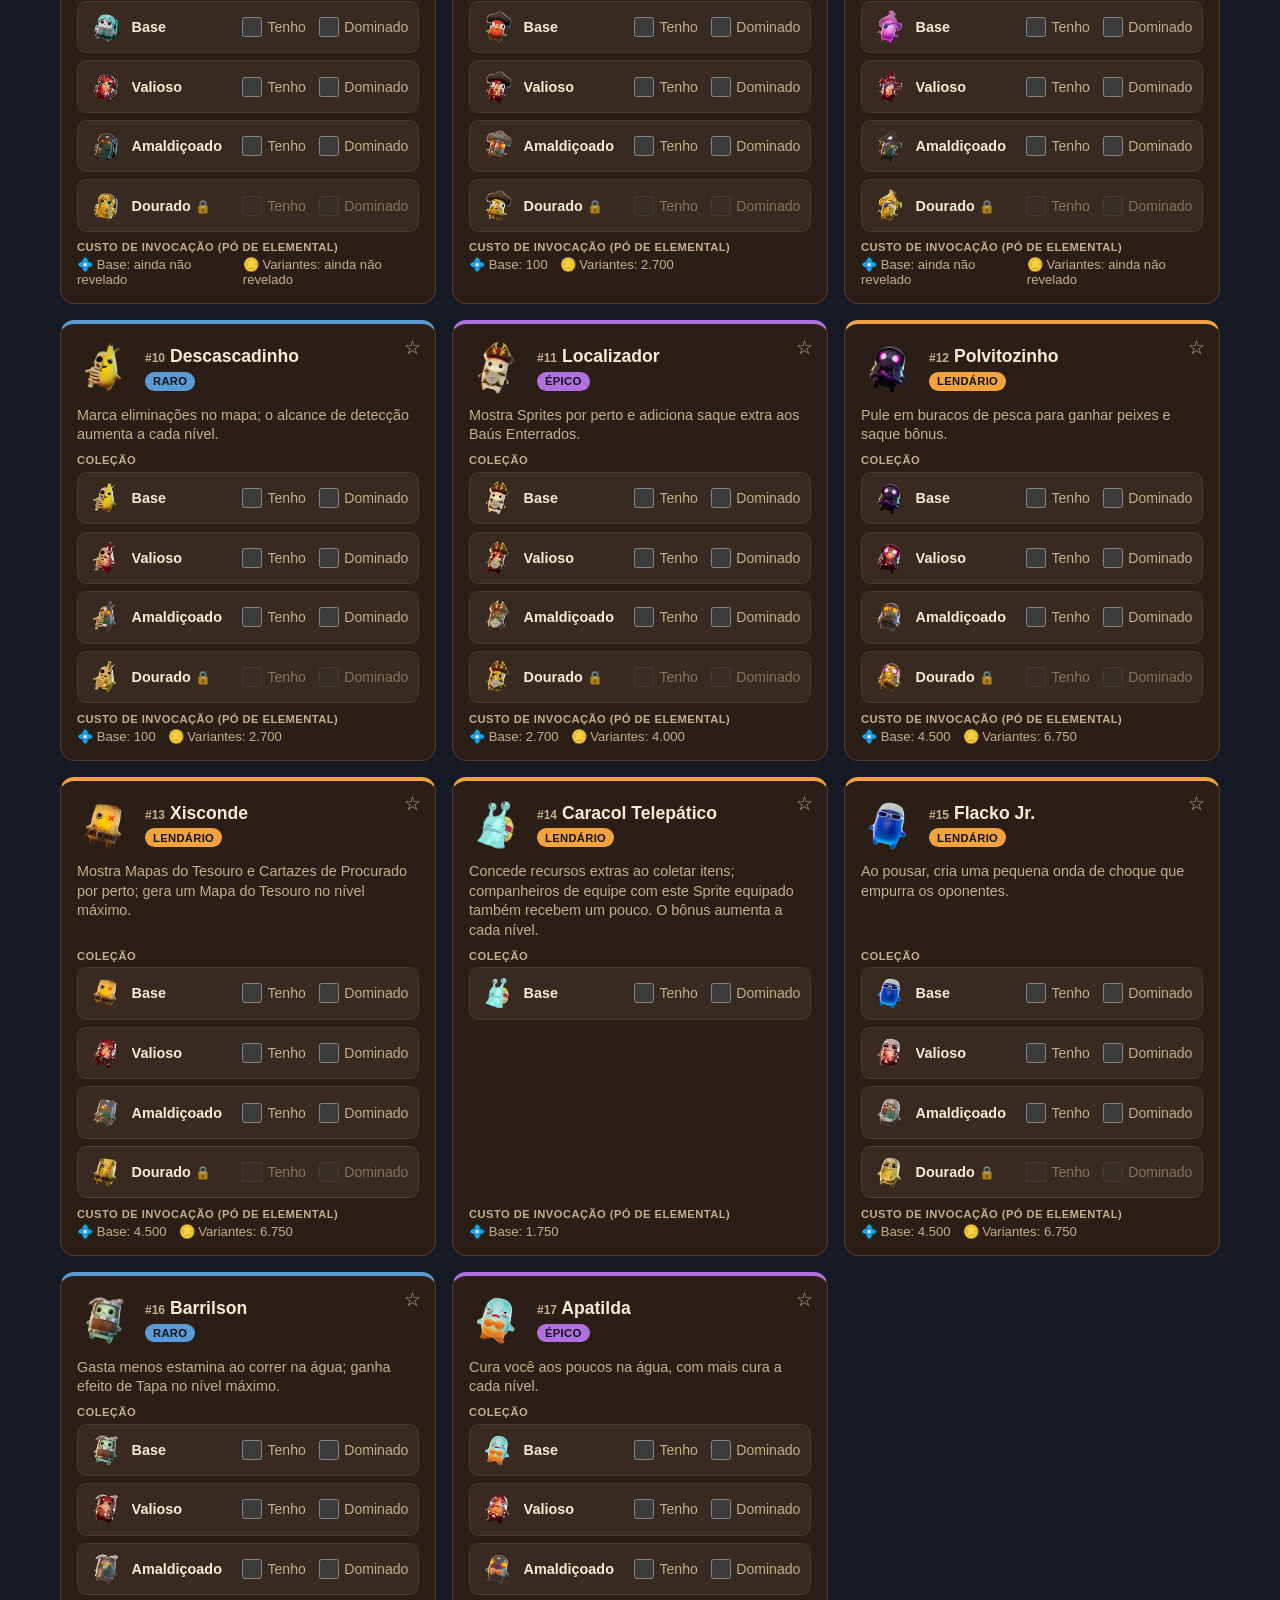
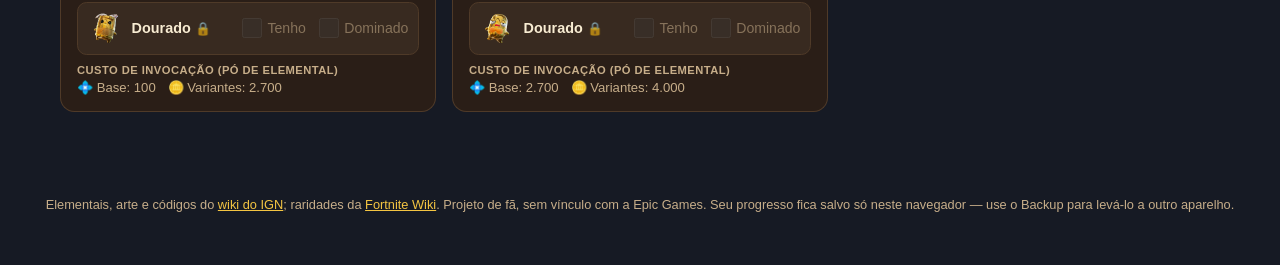
==== commit 54e9e149: "Deploy staging preview (27041fc71403d471712d55981fd2cca3b1777636)" ====
--- a/staging/index.html
+++ b/staging/index.html
@@ -101,7 +101,7 @@
     <div class="view-tabs" id="view-tabs" role="tablist">
       <button class="view-tab active" type="button" data-view="sprites" role="tab"></button>
       <button class="view-tab" type="button" data-view="friends" role="tab"></button>
-      <button class="view-tab" type="button" data-view="mastery" role="tab"></button>
+      <button class="view-tab" type="button" data-view="treasure" role="tab"></button>
     </div>
 
     <div id="view-sprites">
@@ -229,27 +229,19 @@
       <p class="share-field-label" id="friends-signed-out-hint" hidden></p>
     </div>
 
-    <!-- Aba de recompensas de Domínio: desbloqueiam sozinhas pela contagem
-         total de Sprites Dominados — nada para marcar à mão. -->
-    <div id="view-mastery" hidden>
-      <p class="codes-intro" id="mastery-intro"></p>
+    <!-- Aba da Caça ao Tesouro: recompensas grátis de Baú do Tesouro,
+         achadas ao acaso ao abrir qualquer baú. "Encontrei" é marcado à mão
+         (a Epic não dá como saber isso sozinho, diferente do Domínio
+         antigo). O conteúdo (recompensas fixas + uma seção por semana) é
+         montado inteiro por JS em renderTreasure(). -->
+    <div id="view-treasure" hidden>
+      <p class="codes-intro" id="treasure-intro"></p>
       <div class="progress-row">
-        <div class="progress-bar" id="mastery-progress-bar"></div>
-        <span class="progress-label" id="mastery-progress-label"></span>
-      </div>
-      <p class="codes-intro" id="mastery-next" hidden></p>
-
-      <table class="codes-table">
-        <thead>
-          <tr>
-            <th id="mastery-th-done"></th>
-            <th id="mastery-th-level"></th>
-            <th id="mastery-th-reward"></th>
-          </tr>
-        </thead>
-        <tbody id="mastery-body"></tbody>
-      </table>
-      <p class="codes-source" id="mastery-source"></p>
+        <div class="progress-bar" id="treasure-progress-bar"></div>
+        <span class="progress-label" id="treasure-progress-label"></span>
+      </div>
+      <div id="treasure-body"></div>
+      <p class="codes-source" id="treasure-source"></p>
     </div>
   </main>
 
@@ -482,7 +474,8 @@
 
   <script src="data/cheat-codes.js"></script>
   <script src="data/cheat-codes-auto.js"></script>
-  <script src="data/mastery-rewards.js"></script>
+  <script src="data/treasure-rewards.js"></script>
+  <script src="data/treasure-rewards-auto.js"></script>
   <script src="data/elementals.js"></script>
   <script src="data/elementals-auto.js"></script>
   <script src="icons.js"></script>
--- a/staging/styles.css
+++ b/staging/styles.css
@@ -878,19 +878,36 @@
   opacity: 0.5;
 }
 
-/* Recompensas de Domínio: o oposto dos códigos — aqui é o BLOQUEADO (ainda
-   não atingiu o nível) que fica discreto; o desbloqueado é a conquista, por
-   isso continua em destaque. */
-.mastery-row.locked .code-reward {
+/* Caça ao Tesouro: encontrado fica discreto, igual aos códigos resgatados —
+   o que falta achar é o que deve saltar aos olhos. */
+.treasure-row.found .code-reward {
   opacity: 0.5;
 }
 
-.mastery-check {
-  display: inline-block;
-  width: 1.15rem;
-  text-align: center;
-  color: var(--rare);
-  font-weight: 700;
+.treasure-section-title {
+  margin: 1.25rem 0 0.5rem;
+  font-size: 0.95rem;
+  display: flex;
+  align-items: baseline;
+  gap: 0.5rem;
+  flex-wrap: wrap;
+}
+
+.treasure-week {
+  margin-top: 0.5rem;
+}
+
+.treasure-week-status {
+  font-size: 0.75rem;
+  font-weight: 600;
+  color: var(--accent);
+  text-transform: uppercase;
+}
+
+.treasure-week-dates {
+  font-size: 0.8rem;
+  color: var(--muted);
+  font-weight: 400;
 }
 
 .code-cell {
@@ -1238,6 +1255,18 @@
 
 .compare-stat-value small {
   font-size: 0.9rem;
+  font-weight: 600;
+  color: var(--muted);
+}
+
+.compare-stat-mastered {
+  font-size: 1.1rem;
+  font-weight: 700;
+  color: var(--stat-color, var(--text));
+}
+
+.compare-stat-mastered small {
+  font-size: 0.8rem;
   font-weight: 600;
   color: var(--muted);
 }
@@ -1688,6 +1717,13 @@
   white-space: nowrap;
 }
 
+.sprite-number {
+  font-size: 0.75rem;
+  font-weight: 700;
+  color: var(--muted);
+  white-space: nowrap;
+}
+
 .upcoming-badge {
   font-size: 0.7rem;
   font-weight: 700;
